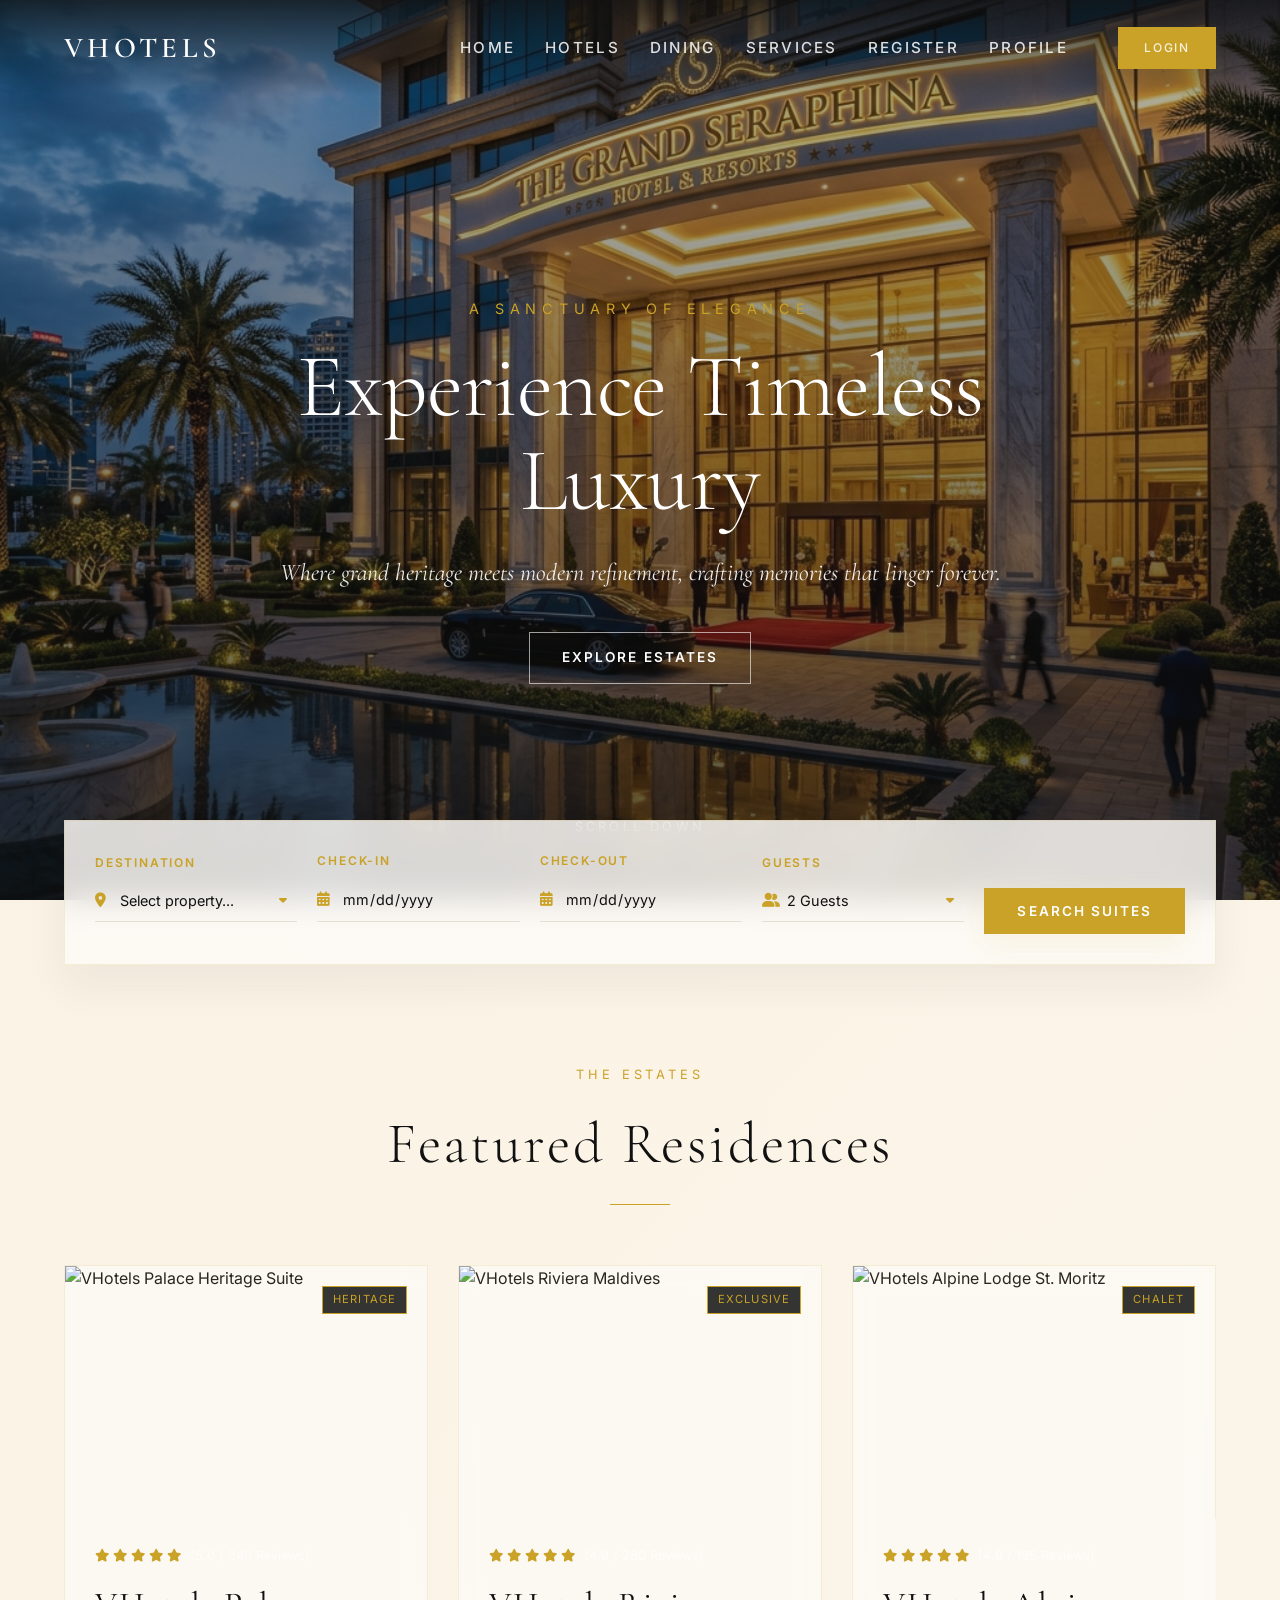
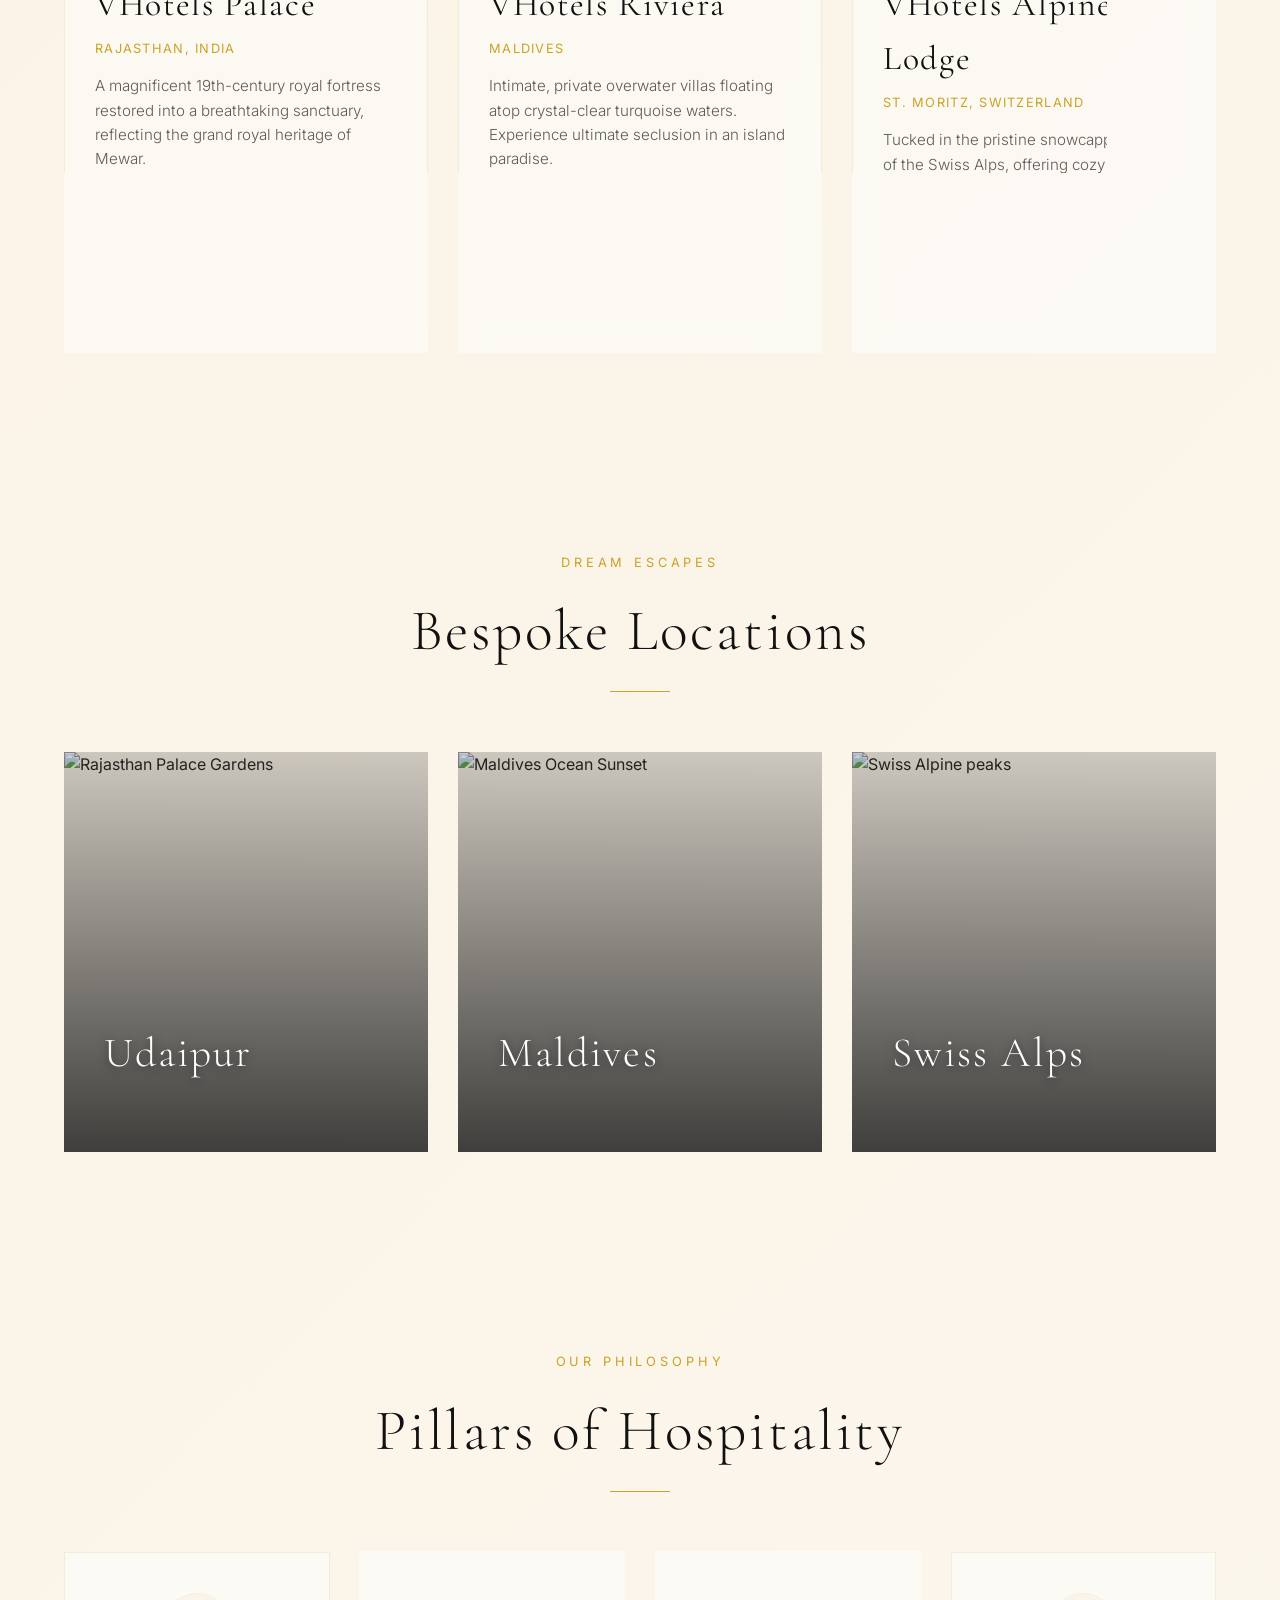
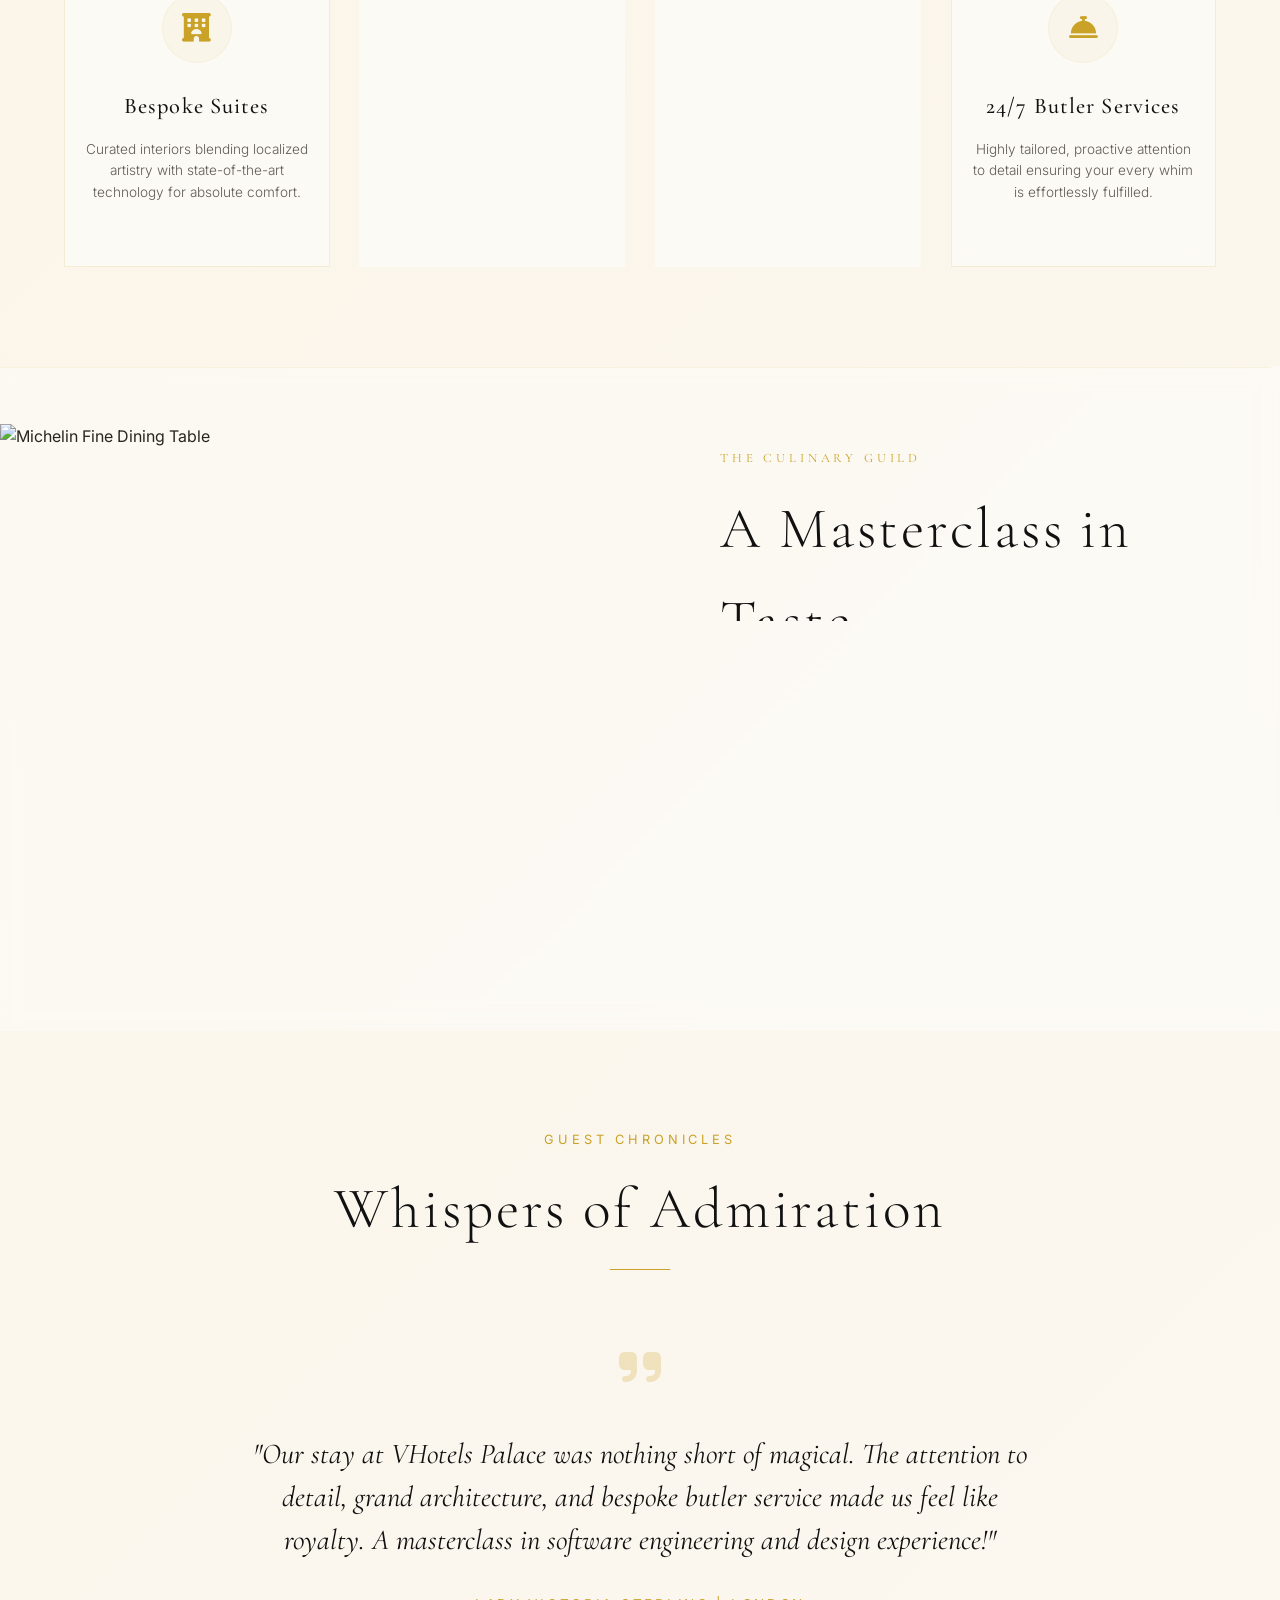
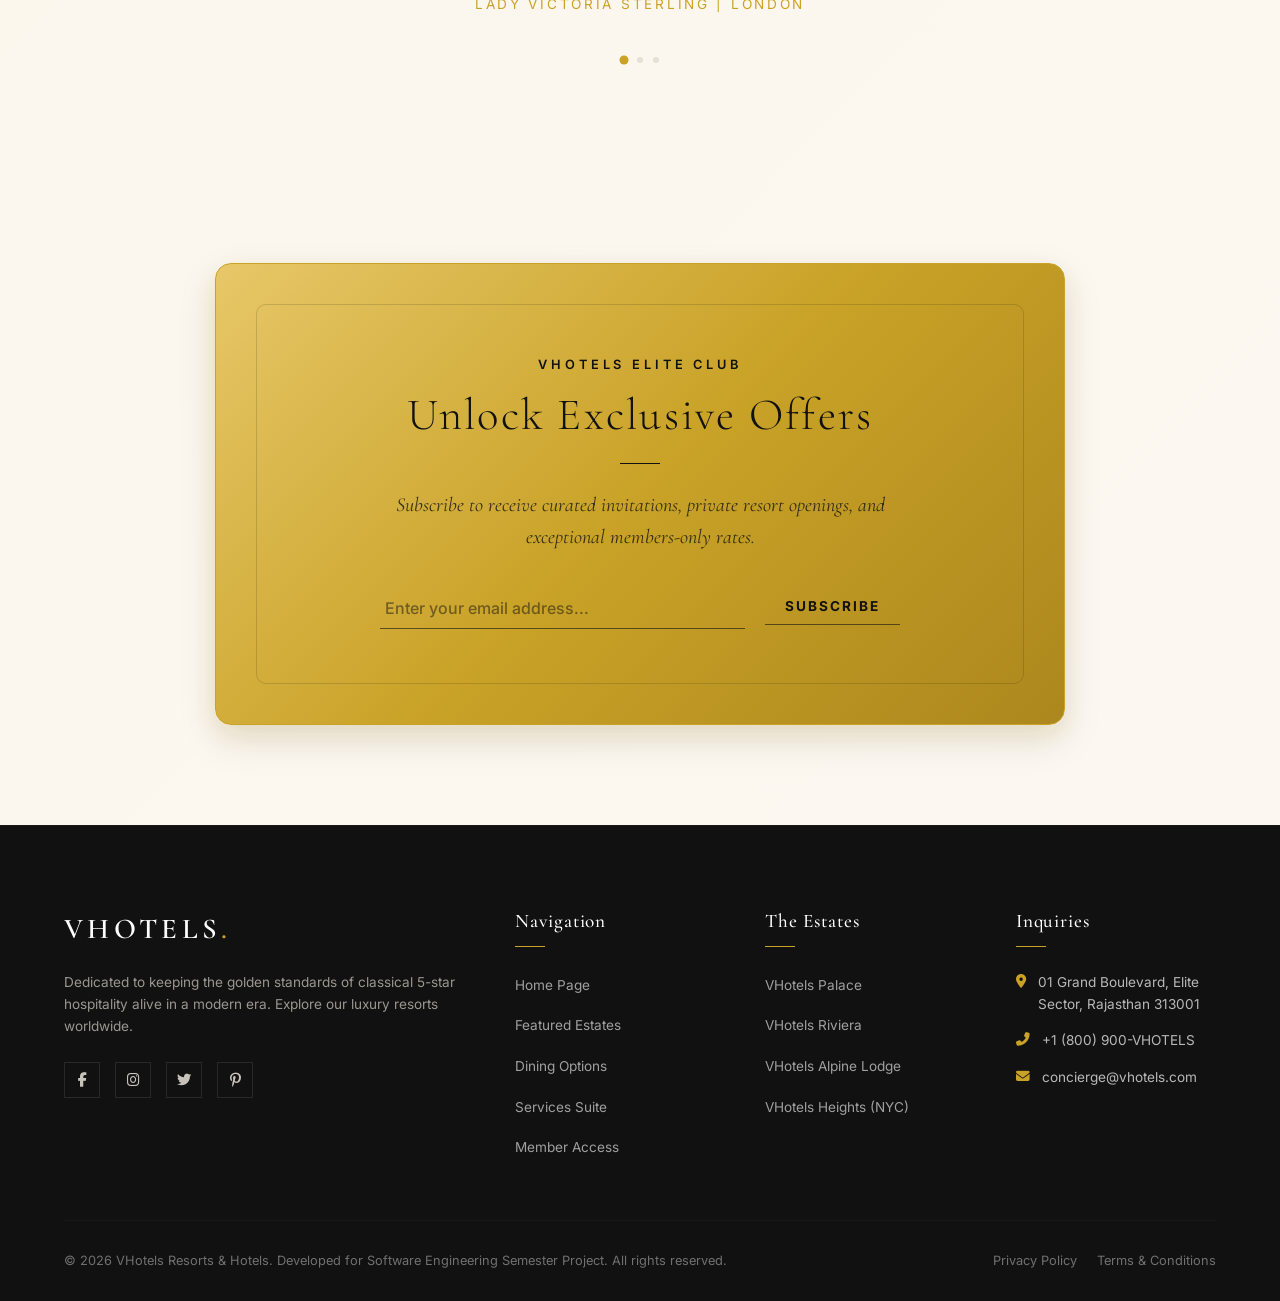
==== index.html @ 4d241c90 "feat: Add premium luxury VHotels website and SRS documentation" ====
<!DOCTYPE html>
<html lang="en">
<head>
  <meta charset="UTF-8">
  <meta name="viewport" content="width=device-width, initial-scale=1.0">
  <meta name="description" content="VHotels - A sanctuary of grace, elegance, and bespoke 5-star hospitality. Book your luxury suite today.">
  <title>VHotels | Experience Timeless Luxury</title>
  
  <link rel="stylesheet" href="https://cdnjs.cloudflare.com/ajax/libs/font-awesome/6.4.0/css/all.min.css">
  <link rel="stylesheet" href="style.css">
</head>
<body>
  <nav class="navbar" id="nav-header">
    <div class="container">
      <a href="index.html" class="logo" id="nav-logo">VHOTELS</a>
      
      <ul class="nav-links" id="menu-links">
        <li><a href="index.html" class="active">Home</a></li>
        <li><a href="#featured-hotels">Hotels</a></li>
        <li><a href="#dining-experience">Dining</a></li>
        <li><a href="#why-choose-us">Services</a></li>
        <li><a href="register.html">Register</a></li>
        <li><a href="profile.html" id="nav-profile-link">Profile</a></li>
        <li class="nav-btn"><a href="login.html" id="nav-login-btn" class="btn-gold" style="padding: 10px 25px; font-size: 0.75rem;">Login</a></li>
      </ul>
      
      <div class="mobile-menu-btn" id="mobile-toggle">
        <span></span>
        <span></span>
        <span></span>
      </div>
    </div>
  </nav>


  <header class="hero" id="hero-banner">
    <div class="hero-bg"></div>
    <div class="hero-content">
      <span class="tagline">A Sanctuary of Elegance</span>
      <h1 class="gold-text">Experience Timeless Luxury</h1>
      <p>Where grand heritage meets modern refinement, crafting memories that linger forever.</p>
      <a href="#featured-hotels" class="btn-outline">Explore Estates</a>
    </div>
    
    <div class="scroll-down" onclick="document.getElementById('booking-search').scrollIntoView();">
      <span>Scroll Down</span>
      <i class="fas fa-chevron-down"></i>
    </div>
  </header>

  <section class="container booking-search-container" id="booking-search">
    <form class="search-bar" id="search-form" novalidate>
      <div class="input-group">
        <label for="destination">Destination</label>
        <div class="input-wrapper">
          <i class="fas fa-map-marker-alt"></i>
          <select id="destination" required>
            <option value="" disabled selected>Select property...</option>
            <option value="Palace, Rajasthan">VHotels Palace (Rajasthan)</option>
            <option value="Riviera, Maldives">VHotels Riviera (Maldives)</option>
            <option value="Alpine Lodge, St. Moritz">VHotels Alpine Lodge (St. Moritz)</option>
          </select>
        </div>
        <span class="error-msg" id="destination-error"></span>
      </div>
      
      <div class="input-group">
        <label for="checkin">Check-in</label>
        <div class="input-wrapper">
          <i class="fas fa-calendar-alt"></i>
          <input type="date" id="checkin" required>
        </div>
        <span class="error-msg" id="checkin-error"></span>
      </div>
      
      <div class="input-group">
        <label for="checkout">Check-out</label>
        <div class="input-wrapper">
          <i class="fas fa-calendar-alt"></i>
          <input type="date" id="checkout" required>
        </div>
        <span class="error-msg" id="checkout-error"></span>
      </div>
      
      <div class="input-group">
        <label for="guests">Guests</label>
        <div class="input-wrapper">
          <i class="fas fa-user-friends"></i>
          <select id="guests">
            <option value="1">1 Guest</option>
            <option value="2" selected>2 Guests</option>
            <option value="3">3 Guests</option>
            <option value="4">4 Guests</option>
          </select>
        </div>
        <span class="error-msg" id="guests-error"></span>
      </div>
      
      <button type="submit" class="btn-gold" id="search-btn" style="width: 100%;">Search Suites</button>
    </form>
  </section>

  <section class="section-padding container fade-in-section" id="featured-hotels">
    <div class="section-header">
      <span class="subtitle">The Estates</span>
      <h2 class="title">Featured Residences</h2>
    </div>
    
    <div class="hotels-grid">
      <!-- Hotel 1 -->
      <div class="hotel-card" id="card-palace">
        <div class="hotel-img-wrapper">
          <img src="https://images.unsplash.com/photo-1542314831-068cd1dbfeeb?q=80&w=800" alt="VHotels Palace Heritage Suite">
          <span class="hotel-badge">Heritage</span>
        </div>
        <div class="hotel-info">
          <div class="hotel-rating">
            <i class="fas fa-star"></i>
            <i class="fas fa-star"></i>
            <i class="fas fa-star"></i>
            <i class="fas fa-star"></i>
            <i class="fas fa-star"></i>
            <span style="color: rgba(255,255,255,0.6); margin-left: 5px;">(5.0 / 340 Reviews)</span>
          </div>
          <div class="hotel-title">
            <h3>VHotels Palace</h3>
            <span style="font-size: 0.8rem; color: var(--color-gold); text-transform: uppercase; letter-spacing: 0.1em; display: block; margin-top: -5px; margin-bottom: 15px;">Rajasthan, India</span>
          </div>
          <p class="hotel-desc">A magnificent 19th-century royal fortress restored into a breathtaking sanctuary, reflecting the grand royal heritage of Mewar.</p>
          <div class="hotel-footer">
            <div class="hotel-price">
              From <span>₹55,000 / night</span>
            </div>
            <a href="login.html" class="hotel-link">Book Suite <i class="fas fa-arrow-right"></i></a>
          </div>
        </div>
      </div>

      <!-- Hotel 2 -->
      <div class="hotel-card" id="card-riviera">
        <div class="hotel-img-wrapper">
          <img src="https://images.unsplash.com/photo-1571896349842-33c89424de2d?q=80&w=800" alt="VHotels Riviera Maldives">
          <span class="hotel-badge">Exclusive</span>
        </div>
        <div class="hotel-info">
          <div class="hotel-rating">
            <i class="fas fa-star"></i>
            <i class="fas fa-star"></i>
            <i class="fas fa-star"></i>
            <i class="fas fa-star"></i>
            <i class="fas fa-star"></i>
            <span style="color: rgba(255,255,255,0.6); margin-left: 5px;">(4.9 / 280 Reviews)</span>
          </div>
          <div class="hotel-title">
            <h3>VHotels Riviera</h3>
            <span style="font-size: 0.8rem; color: var(--color-gold); text-transform: uppercase; letter-spacing: 0.1em; display: block; margin-top: -5px; margin-bottom: 15px;">Maldives</span>
          </div>
          <p class="hotel-desc">Intimate, private overwater villas floating atop crystal-clear turquoise waters. Experience ultimate seclusion in an island paradise.</p>
          <div class="hotel-footer">
            <div class="hotel-price">
              From <span>₹95,000 / night</span>
            </div>
            <a href="login.html" class="hotel-link">Book Suite <i class="fas fa-arrow-right"></i></a>
          </div>
        </div>
      </div>

      <!-- Hotel 3 -->
      <div class="hotel-card" id="card-alpine">
        <div class="hotel-img-wrapper">
          <img src="https://images.unsplash.com/photo-1502784444187-359ac186c5bb?q=80&w=800" alt="VHotels Alpine Lodge St. Moritz">
          <span class="hotel-badge">Chalet</span>
        </div>
        <div class="hotel-info">
          <div class="hotel-rating">
            <i class="fas fa-star"></i>
            <i class="fas fa-star"></i>
            <i class="fas fa-star"></i>
            <i class="fas fa-star"></i>
            <i class="fas fa-star"></i>
            <span style="color: rgba(255,255,255,0.6); margin-left: 5px;">(4.9 / 195 Reviews)</span>
          </div>
          <div class="hotel-title">
            <h3>VHotels Alpine Lodge</h3>
            <span style="font-size: 0.8rem; color: var(--color-gold); text-transform: uppercase; letter-spacing: 0.1em; display: block; margin-top: -5px; margin-bottom: 15px;">St. Moritz, Switzerland</span>
          </div>
          <p class="hotel-desc">Tucked in the pristine snowcapped peaks of the Swiss Alps, offering cozy fireplaces, panoramic views, and direct ski-in ski-out access.</p>
          <div class="hotel-footer">
            <div class="hotel-price">
              From <span>₹75,000 / night</span>
            </div>
            <a href="login.html" class="hotel-link">Book Suite <i class="fas fa-arrow-right"></i></a>
          </div>
        </div>
      </div>
    </div>
  </section>

  <section class="section-padding container fade-in-section" id="popular-destinations">
    <div class="section-header">
      <span class="subtitle">Dream Escapes</span>
      <h2 class="title">Bespoke Locations</h2>
    </div>
    
    <div class="destinations-grid">
      <!-- Destination 1 -->
      <div class="dest-card" id="dest-rajasthan">
        <img src="https://images.unsplash.com/photo-1599661046289-e31897846e41?q=80&w=600" alt="Rajasthan Palace Gardens">
        <div class="dest-overlay">
          <h3>Udaipur</h3>
          <p>Royal Regality</p>
        </div>
      </div>
      <!-- Destination 2 -->
      <div class="dest-card" id="dest-maldives">
        <img src="https://images.unsplash.com/photo-1507525428034-b723cf961d3e?q=80&w=600" alt="Maldives Ocean Sunset">
        <div class="dest-overlay">
          <h3>Maldives</h3>
          <p>Tropical Bliss</p>
        </div>
      </div>
      <!-- Destination 3 -->
      <div class="dest-card" id="dest-alps">
        <img src="https://images.unsplash.com/photo-1482862549707-f63cb32c5fd9?q=80&w=600" alt="Swiss Alpine peaks">
        <div class="dest-overlay">
          <h3>Swiss Alps</h3>
          <p>Sublime Serenity</p>
        </div>
      </div>
    </div>
  </section>

  <section class="section-padding container fade-in-section" id="why-choose-us" style="background-color: transparent;">
    <div class="section-header">
      <span class="subtitle">Our Philosophy</span>
      <h2 class="title">Pillars of Hospitality</h2>
    </div>
    
    <div class="why-grid">
      <!-- Pillar 1 -->
      <div class="why-card" id="pillar-suites">
        <div class="why-icon">
          <i class="fas fa-hotel"></i>
        </div>
        <h3>Bespoke Suites</h3>
        <p>Curated interiors blending localized artistry with state-of-the-art technology for absolute comfort.</p>
      </div>
      <!-- Pillar 2 -->
      <div class="why-card" id="pillar-dining">
        <div class="why-icon">
          <i class="fas fa-utensils"></i>
        </div>
        <h3>Epicurean Dining</h3>
        <p>Gourmet sensory journeys designed by award-winning chefs, showcasing organic and exotic flavors.</p>
      </div>
      <!-- Pillar 3 -->
      <div class="why-card" id="pillar-spa">
        <div class="why-icon">
          <i class="fas fa-spa"></i>
        </div>
        <h3>Soma Spa</h3>
        <p>Holistic wellness pathways combining ancient therapies and modern sciences for full rejuvenation.</p>
      </div>
      <!-- Pillar 4 -->
      <div class="why-card" id="pillar-concierge">
        <div class="why-icon">
          <i class="fas fa-concierge-bell"></i>
        </div>
        <h3>24/7 Butler Services</h3>
        <p>Highly tailored, proactive attention to detail ensuring your every whim is effortlessly fulfilled.</p>
      </div>
    </div>
  </section>

  <section class="dining-section fade-in-section" id="dining-experience">
    <div class="dining-img">
      <img src="https://images.unsplash.com/photo-1414235077428-338989a2e8c0?q=80&w=800" alt="Michelin Fine Dining Table">
    </div>
    <div class="dining-info">
      <span class="gold-text" style="text-transform: uppercase; font-size: 0.8rem; letter-spacing: 0.3em; display: block; margin-bottom: 15px;">The Culinary Guild</span>
      <h2>A Masterclass in Taste</h2>
      <p>Delight in an curated sensory voyage where local culinary traditions are reimagined with contemporary techniques. Our award-winning Michelin-star chefs elevate local organic ingredients into high-art masterworks, accompanied by an exceptional collection of vintage reserves and bespoke table settings.</p>
      <a href="login.html" class="btn-gold">Reserve Table</a>
    </div>
  </section>

  <section class="section-padding text-center testimonials fade-in-section" id="testimonials-section">
    <div class="container">
      <div class="section-header">
        <span class="subtitle">Guest Chronicles</span>
        <h2 class="title">Whispers of Admiration</h2>
      </div>
      
      <div class="testimonial-container" id="carousel-box">
        <!-- Testimonial 1 -->
        <div class="testimonial-slide active" id="slide-1">
          <div class="quote-icon"><i class="fas fa-quote-right"></i></div>
          <p class="testimonial-text">"Our stay at VHotels Palace was nothing short of magical. The attention to detail, grand architecture, and bespoke butler service made us feel like royalty. A masterclass in software engineering and design experience!"</p>
          <span class="testimonial-author">Lady Victoria Sterling | London</span>
        </div>
        <!-- Testimonial 2 -->
        <div class="testimonial-slide" id="slide-2">
          <div class="quote-icon"><i class="fas fa-quote-right"></i></div>
          <p class="testimonial-text">"A perfect oasis of tranquility. VHotels Riviera floating villas offer a perspective of the ocean that is unrivaled. Simply the best hospitality concept of the century."</p>
          <span class="testimonial-author">Marcus Aurelius | Zurich</span>
        </div>
        <!-- Testimonial 3 -->
        <div class="testimonial-slide" id="slide-3">
          <div class="quote-icon"><i class="fas fa-quote-right"></i></div>
          <p class="testimonial-text">"Exquisite fine dining, exceptional powder skiing, and the absolute warmest luxury hospitality in the Swiss Alps. A flawless, premium retreat."</p>
          <span class="testimonial-author">Elena Rostova | Monaco</span>
        </div>
      </div>
      
      <div class="testimonial-dots" id="carousel-dots"></div>
    </div>
  </section>

  <section class="section-padding text-center newsletter fade-in-section" id="newsletter-section">
    <div class="container">
      <div class="newsletter-card" id="news-card">
        <div class="newsletter-inner">
          <div class="section-header" style="margin-bottom: 25px;">
            <span class="subtitle" style="margin-bottom: 5px;">VHotels Elite Club</span>
            <h2 class="title" style="font-size: 2.8rem; padding-bottom: 12px;">Unlock Exclusive Offers</h2>
          </div>
          <p class="newsletter-intro">Subscribe to receive curated invitations, private resort openings, and exceptional members-only rates.</p>
          
          <form class="newsletter-form" id="newsletter-form" novalidate>
            <div class="newsletter-input-wrapper">
              <input type="email" id="newsletter-email" placeholder="Enter your email address..." required autocomplete="email">
              <span class="error-msg" id="newsletter-email-error"></span>
            </div>
            <button type="submit">Subscribe</button>
          </form>
        </div>
      </div>
    </div>
  </section>

  <footer class="footer" id="footer-section">
    <div class="container footer-grid">
      <!-- About -->
      <div class="footer-col footer-about" id="footer-brand">
        <a href="index.html" class="logo">VHOTELS<span>.</span></a>
        <p>Dedicated to keeping the golden standards of classical 5-star hospitality alive in a modern era. Explore our luxury resorts worldwide.</p>
        <div class="social-links">
          <a href="#"><i class="fab fa-facebook-f"></i></a>
          <a href="#"><i class="fab fa-instagram"></i></a>
          <a href="#"><i class="fab fa-twitter"></i></a>
          <a href="#"><i class="fab fa-pinterest-p"></i></a>
        </div>
      </div>
      
      <div class="footer-col" id="footer-links-quick">
        <h4>Navigation</h4>
        <ul class="footer-links">
          <li><a href="#hero-banner">Home Page</a></li>
          <li><a href="#featured-hotels">Featured Estates</a></li>
          <li><a href="#dining-experience">Dining Options</a></li>
          <li><a href="#why-choose-us">Services Suite</a></li>
          <li><a href="login.html">Member Access</a></li>
        </ul>
      </div>

      <div class="footer-col" id="footer-links-estates">
        <h4>The Estates</h4>
        <ul class="footer-links">
          <li><a href="#featured-hotels">VHotels Palace</a></li>
          <li><a href="#featured-hotels">VHotels Riviera</a></li>
          <li><a href="#featured-hotels">VHotels Alpine Lodge</a></li>
          <li><a href="#">VHotels Heights (NYC)</a></li>
        </ul>
      </div>

      <div class="footer-col" id="footer-links-contact">
        <h4>Inquiries</h4>
        <div class="footer-contact-info">
          <div>
            <i class="fas fa-map-marker-alt"></i>
            <span>01 Grand Boulevard, Elite Sector, Rajasthan 313001</span>
          </div>
          <div>
            <i class="fas fa-phone-alt"></i>
            <span>+1 (800) 900-VHOTELS</span>
          </div>
          <div>
            <i class="fas fa-envelope"></i>
            <span>concierge@vhotels.com</span>
          </div>
        </div>
      </div>
    </div>
    
    <div class="container footer-bottom">
      <p>&copy; 2026 VHotels Resorts & Hotels. Developed for Software Engineering Semester Project. All rights reserved.</p>
      <div style="display: flex; gap: 20px;">
        <a href="#" style="hover: color: var(--color-gold);">Privacy Policy</a>
        <a href="#" style="hover: color: var(--color-gold);">Terms & Conditions</a>
      </div>
    </div>
  </footer>

  <script src="script.js"></script>
</body>
</html>
---- style.css ----
@import url('https://fonts.googleapis.com/css2?family=Cormorant+Garamond:ital,wght@0,300;0,400;0,500;0,600;0,700;1,400&family=Inter:wght@300;400;500;600;700&display=swap');

:root {
  --color-black: #ffffff; /* Light page background */
  --color-dark-gray: #fdfbf7; /* Elegant off-white/beige container bg */
  --color-light-gray: #e6dfd3; /* Soft cream borders */
  --color-gold: #c9a227; /* Signature luxury gold */
  --color-gold-hover: #e5b834;
  --color-gold-light: rgba(201, 162, 39, 0.08);
  --color-beige: #2a2520; /* Dark charcoal text for body */
  --color-beige-dark: #bfae8f; /* Darker border/details */
  --color-white: #111111; /* Dark titles for light theme */
  --color-glass: rgba(255, 255, 255, 0.85); /* Light glassmorphism */
  
  --font-serif: 'Cormorant Garamond', Georgia, serif;
  --font-sans: 'Inter', system-ui, -apple-system, sans-serif;
  
  --transition-smooth: all 0.5s cubic-bezier(0.16, 1, 0.3, 1);
  --transition-fast: all 0.25s ease;
  
  --shadow-gold: 0 10px 30px rgba(201, 162, 39, 0.1);
  --shadow-dark: 0 20px 40px rgba(42, 37, 32, 0.06); /* Soft light shadows */
  --shadow-glass: 0 8px 32px 0 rgba(42, 37, 32, 0.05);
  --border-glass: 1px solid rgba(42, 37, 32, 0.06);
  --border-gold-glass: 1px solid rgba(201, 162, 39, 0.15);
}

/* Base resets & scroll behavior */
* {
  margin: 0;
  padding: 0;
  box-sizing: border-box;
}

html {
  scroll-behavior: smooth;
  font-size: 16px;
  background-color: var(--color-black);
  color: var(--color-beige);
  font-family: var(--font-sans);
}

body {
  overflow-x: hidden;
  line-height: 1.6;
  background: linear-gradient(-45deg, #ffffff, #FAF6F0, #FDFBF7, #FAF2E3); /* Soft ivory, gold, champagne flow */
  background-size: 400% 400%;
  animation: gradientMotion 25s ease infinite; /* Slow breathing motion */
  position: relative;
}

/* Luxury fine-grain paper texture overlay */
body::before {
  content: "";
  position: fixed;
  top: 0;
  left: 0;
  width: 100vw;
  height: 100vh;
  z-index: -2;
  opacity: 0.035; /* extremely subtle noise grain texture */
  pointer-events: none;
  background-image: url("data:image/svg+xml,%3Csvg viewBox='0 0 200 200' xmlns='http://www.w3.org/2000/svg'%3E%3Cfilter id='noiseFilter'%3E%3CfeTurbulence type='fractalNoise' baseFrequency='0.65' numOctaves='3' stitchTiles='stitch'/%3E%3C/filter%3E%3Crect width='100%25' height='100%25' filter='url(%23noiseFilter)'/%3E%3C/svg%3E");
}

h1, h2, h3, h4, h5, h6 {
  font-family: var(--font-serif);
  color: var(--color-white);
  font-weight: 500;
  letter-spacing: 0.05em;
}

a {
  text-decoration: none;
  color: inherit;
  transition: var(--transition-fast);
}

button, input, select {
  font-family: inherit;
  background: none;
  border: none;
  color: inherit;
  outline: none;
}

/* Custom Scrollbar */
::-webkit-scrollbar {
  width: 8px;
}
::-webkit-scrollbar-track {
  background: var(--color-black);
}
::-webkit-scrollbar-thumb {
  background: var(--color-gold);
  border-radius: 4px;
}
::-webkit-scrollbar-thumb:hover {
  background: var(--color-gold-hover);
}

/* Common Layout Utilities */
.container {
  width: 90%;
  max-width: 1200px;
  margin: 0 auto;
}

.section-padding {
  padding: 100px 0;
}

.text-center {
  text-align: center;
}

.gold-text {
  color: var(--color-gold);
  font-family: var(--font-serif);
}

/* Elegant Section Titles */
.section-header {
  margin-bottom: 60px;
  text-align: center;
}

.section-header .subtitle {
  font-family: var(--font-sans);
  text-transform: uppercase;
  font-size: 0.8rem;
  letter-spacing: 0.3em;
  color: var(--color-gold);
  display: block;
  margin-bottom: 12px;
}

.section-header .title {
  font-size: 3.6rem; /* Increased size */
  font-weight: 300; /* Lighter weight for high-end look */
  color: var(--color-white);
  position: relative;
  display: inline-block;
  padding-bottom: 15px;
}

.section-header .title::after {
  content: '';
  position: absolute;
  bottom: 0;
  left: 50%;
  transform: translateX(-50%);
  width: 60px;
  height: 1px;
  background-color: var(--color-gold);
}

/* Animated Button Styles */
.btn-gold {
  display: inline-block;
  background-color: var(--color-gold);
  color: var(--color-black);
  padding: 14px 32px;
  font-size: 0.85rem;
  font-weight: 600;
  text-transform: uppercase;
  letter-spacing: 0.15em;
  border-radius: 0;
  cursor: pointer;
  border: 1px solid var(--color-gold);
  transition: var(--transition-smooth);
  box-shadow: var(--shadow-gold);
}

.btn-gold:hover {
  background-color: transparent;
  color: var(--color-gold);
  box-shadow: 0 0 20px rgba(201, 162, 39, 0.4);
  transform: translateY(-2px);
}

.btn-outline {
  display: inline-block;
  border: 1px solid var(--color-beige-dark);
  color: var(--color-white);
  padding: 14px 32px;
  font-size: 0.85rem;
  font-weight: 600;
  text-transform: uppercase;
  letter-spacing: 0.15em;
  border-radius: 0;
  cursor: pointer;
  transition: var(--transition-smooth);
}

.btn-outline:hover {
  border-color: var(--color-gold);
  color: var(--color-gold);
  transform: translateY(-2px);
}

/* NAVBAR DESIGN */
.navbar {
  position: fixed;
  top: 0;
  left: 0;
  width: 100%;
  z-index: 1000;
  transition: var(--transition-smooth);
  padding: 25px 0;
  background: linear-gradient(to bottom, rgba(17, 17, 17, 0.8) 0%, rgba(17, 17, 17, 0) 100%);
}

.navbar.sticky {
  padding: 15px 0;
  background: var(--color-glass);
  backdrop-filter: blur(15px);
  -webkit-backdrop-filter: blur(15px);
  border-bottom: 1px solid rgba(17, 17, 17, 0.05);
}

.navbar.sticky .logo {
  color: #111111 !important;
}

.navbar.sticky .nav-links a {
  color: rgba(17, 17, 17, 0.8) !important;
}

.navbar.sticky .nav-links a:hover {
  color: var(--color-gold) !important;
}

.navbar.sticky .mobile-menu-btn span {
  background-color: #111111 !important;
}

.navbar .container {
  display: flex;
  justify-content: space-between;
  align-items: center;
}

.logo {
  font-family: var(--font-serif);
  font-size: 1.8rem;
  color: #ffffff !important; /* Always white on dark hero header transparent state */
  font-weight: 600;
  letter-spacing: 0.15em;
  transition: var(--transition-smooth);
}

.logo span {
  color: var(--color-gold) !important;
}

.nav-links {
  display: flex;
  list-style: none;
  gap: 30px;
  align-items: center;
}

.nav-links a {
  font-size: 0.95rem; /* Increased font size for better readability */
  text-transform: uppercase;
  letter-spacing: 0.15em;
  font-weight: 500;
  color: rgba(255, 255, 255, 0.85) !important; /* Always light on dark transparent nav */
  position: relative;
  padding: 8px 0;
}

.nav-links a::after {
  content: '';
  position: absolute;
  bottom: 0;
  left: 0;
  width: 0;
  height: 1px;
  background-color: var(--color-gold);
  transition: var(--transition-smooth);
}

.nav-links a:hover {
  color: var(--color-gold);
}

.nav-links a:hover::after {
  width: 100%;
}

.nav-btn {
  margin-left: 20px;
}

/* Mobile Nav Toggle */
.mobile-menu-btn {
  display: none;
  cursor: pointer;
  flex-direction: column;
  gap: 6px;
}

.mobile-menu-btn span {
  width: 25px;
  height: 2px;
  background-color: var(--color-white);
  transition: var(--transition-fast);
}

/* HERO SLIDER */
.hero {
  position: relative;
  height: 100vh;
  min-height: 600px;
  display: flex;
  justify-content: center;
  align-items: center;
  overflow: hidden;
  z-index: 1; /* Establishes a stacking context so body white background doesn't overlay the absolute .hero-bg */
}

.hero-bg {
  position: absolute;
  top: 0;
  left: 0;
  width: 100%;
  height: 100%;
  background-image: linear-gradient(to bottom, rgba(17, 17, 17, 0.3) 0%, rgba(17, 17, 17, 0.7) 100%), url('assets/hero_luxury.png');
  background-size: cover;
  background-position: center;
  z-index: -1;
  transition: transform 10s ease-out;
}

.hero:hover .hero-bg {
  transform: scale(1.05);
}

.hero-content {
  text-align: center;
  max-width: 800px;
  padding-top: 80px;
  z-index: 10;
}

.hero-content .tagline {
  font-size: 0.9rem;
  letter-spacing: 0.4em;
  text-transform: uppercase;
  color: var(--color-gold);
  margin-bottom: 20px;
  display: inline-block;
  animation: slideUp 1.2s ease forwards;
}

.hero-content h1 {
  font-size: 5.6rem; /* Increased size */
  line-height: 1.05;
  font-weight: 300;
  letter-spacing: -0.01em;
  margin-bottom: 25px;
  color: #ffffff !important;
  animation: slideUp 1.4s ease forwards;
}

.hero-content p {
  font-family: var(--font-serif);
  font-size: 1.5rem;
  font-style: italic;
  color: rgba(255, 255, 255, 0.9) !important;
  margin-bottom: 40px;
  opacity: 0.9;
  animation: slideUp 1.6s ease forwards;
}

.scroll-down {
  color: #ffffff !important;
}

.scroll-down {
  position: absolute;
  bottom: 40px;
  left: 50%;
  transform: translateX(-50%);
  color: var(--color-white);
  font-size: 0.8rem;
  letter-spacing: 0.25em;
  text-transform: uppercase;
  display: flex;
  flex-direction: column;
  align-items: center;
  gap: 10px;
  cursor: pointer;
  z-index: 10;
}

.scroll-down i {
  animation: bounce 2s infinite;
  color: var(--color-gold);
}

/* SEARCH BOOKING SECTION */
.booking-search-container {
  margin-top: -80px;
  position: relative;
  z-index: 100;
}

.search-bar {
  background: rgba(253, 251, 247, 0.85) !important; /* Glassmorphism */
  backdrop-filter: blur(15px);
  -webkit-backdrop-filter: blur(15px);
  border: var(--border-gold-glass);
  box-shadow: var(--shadow-dark);
  padding: 30px;
  display: grid;
  grid-template-columns: repeat(4, 1fr) auto;
  gap: 20px;
  align-items: end;
}

.input-group {
  display: flex;
  flex-direction: column;
  gap: 8px;
  position: relative;
}

.input-group label {
  font-size: 0.75rem;
  text-transform: uppercase;
  letter-spacing: 0.15em;
  color: var(--color-gold);
  font-weight: 600;
}

.input-group .input-wrapper {
  position: relative;
  display: flex;
  align-items: center;
  border-bottom: 1px solid var(--color-light-gray);
  transition: var(--transition-fast);
}

.input-group .input-wrapper i {
  position: absolute;
  left: 0;
  color: var(--color-gold);
  font-size: 0.9rem;
}

.input-group select,
.input-group input {
  width: 100%;
  padding: 12px 10px 12px 25px;
  font-size: 0.9rem;
  color: var(--color-white);
  cursor: pointer;
}

.input-group select option {
  background-color: var(--color-dark-gray);
  color: var(--color-white);
}

.input-group .input-wrapper:hover,
.input-group .input-wrapper:focus-within {
  border-bottom-color: var(--color-gold);
}

/* FEATURED HOTELS SECTION */
.hotels-grid {
  display: grid;
  grid-template-columns: repeat(3, 1fr);
  gap: 30px;
}

.hotel-card {
  background-color: rgba(253, 251, 247, 0.75) !important; /* Glassmorphism */
  backdrop-filter: blur(12px);
  -webkit-backdrop-filter: blur(12px);
  border: 1px solid rgba(201, 162, 39, 0.15) !important;
  overflow: hidden;
  transition: var(--transition-smooth);
  position: relative;
}

.hotel-card:hover {
  transform: translateY(-10px);
  border-color: rgba(201, 162, 39, 0.3);
  box-shadow: var(--shadow-dark);
}

.hotel-img-wrapper {
  height: 250px;
  overflow: hidden;
  position: relative;
}

.hotel-img-wrapper img {
  width: 100%;
  height: 100%;
  object-fit: cover;
  transition: transform 1.2s cubic-bezier(0.16, 1, 0.3, 1);
}

.hotel-card:hover .hotel-img-wrapper img {
  transform: scale(1.08);
}

.hotel-badge {
  position: absolute;
  top: 20px;
  right: 20px;
  background-color: rgba(17, 17, 17, 0.85);
  color: var(--color-gold);
  border: 1px solid var(--color-gold);
  font-size: 0.7rem;
  text-transform: uppercase;
  letter-spacing: 0.1em;
  padding: 4px 10px;
}

.hotel-info {
  padding: 30px;
}

.hotel-rating {
  color: var(--color-gold);
  font-size: 0.8rem;
  margin-bottom: 12px;
}

.hotel-title h3 {
  font-size: 2.1rem; /* Increased size */
  font-weight: 400;
  margin-bottom: 12px;
}

.hotel-desc {
  font-size: 0.95rem;
  color: rgba(42, 37, 32, 0.75) !important; /* Dark on light bg */
  margin-bottom: 20px;
  font-weight: 300;
  line-height: 1.6;
}

.hotel-footer {
  display: flex;
  justify-content: space-between;
  align-items: center;
  border-top: 1px solid rgba(255, 255, 255, 0.05);
  padding-top: 20px;
}

.hotel-price {
  font-size: 0.85rem;
  color: rgba(42, 37, 32, 0.6) !important; /* Dark text */
}

.hotel-price span {
  display: block;
  font-size: 1.3rem;
  color: #111111 !important; /* Dark bold price */
  font-weight: 600;
}

.hotel-link {
  font-size: 0.8rem;
  text-transform: uppercase;
  letter-spacing: 0.1em;
  color: var(--color-gold);
  font-weight: 600;
  display: flex;
  align-items: center;
  gap: 5px;
}

.hotel-link:hover {
  gap: 10px;
}

/* POPULAR DESTINATIONS */
.destinations-grid {
  display: grid;
  grid-template-columns: repeat(3, 1fr);
  gap: 30px;
}

.dest-card {
  height: 400px;
  position: relative;
  overflow: hidden;
  cursor: pointer;
}

.dest-card img {
  width: 100%;
  height: 100%;
  object-fit: cover;
  transition: transform 1.5s cubic-bezier(0.16, 1, 0.3, 1);
}

.dest-overlay {
  position: absolute;
  top: 0;
  left: 0;
  width: 100%;
  height: 100%;
  background: linear-gradient(to bottom, rgba(17, 17, 17, 0.2) 0%, rgba(17, 17, 17, 0.8) 100%);
  display: flex;
  flex-direction: column;
  justify-content: flex-end;
  padding: 40px;
  z-index: 5;
  transition: var(--transition-smooth);
}

.dest-card:hover img {
  transform: scale(1.08);
}

.dest-card:hover .dest-overlay {
  background: linear-gradient(to bottom, rgba(17, 17, 17, 0) 0%, rgba(17, 17, 17, 0.95) 100%);
}

.dest-card h3 {
  font-size: 2.6rem; /* Increased size */
  color: #ffffff !important; /* Explicitly white on dark photo background */
  font-weight: 300;
  margin-bottom: 5px;
  text-shadow: 0 2px 10px rgba(0,0,0,0.5);
}

.dest-card p {
  color: var(--color-gold);
  font-size: 0.8rem;
  text-transform: uppercase;
  letter-spacing: 0.25em;
  transform: translateY(10px);
  opacity: 0;
  transition: var(--transition-smooth);
}

.dest-card:hover p {
  transform: translateY(0);
  opacity: 1;
}

/* WHY CHOOSE US (Luxury Pillars) */
.why-grid {
  display: grid;
  grid-template-columns: repeat(4, 1fr);
  gap: 30px;
}

.why-card {
  text-align: center;
  padding: 40px 20px;
  border: 1px solid rgba(201, 162, 39, 0.15) !important;
  background-color: rgba(253, 251, 247, 0.75) !important; /* Glassmorphism */
  backdrop-filter: blur(12px);
  -webkit-backdrop-filter: blur(12px);
  transition: var(--transition-smooth);
}

.why-card:hover {
  border-color: var(--color-gold);
  transform: translateY(-5px);
}

.why-icon {
  width: 70px;
  height: 70px;
  margin: 0 auto 25px;
  display: flex;
  justify-content: center;
  align-items: center;
  border: 1px solid var(--color-gold-light);
  border-radius: 50%;
  color: var(--color-gold);
  font-size: 1.8rem;
  background-color: rgba(201, 162, 39, 0.05);
  transition: var(--transition-smooth);
}

.why-card:hover .why-icon {
  background-color: var(--color-gold);
  color: var(--color-black);
  transform: rotateY(180deg);
}

.why-card h3 {
  font-size: 1.4rem;
  margin-bottom: 15px;
}

.why-card p {
  font-size: 0.85rem;
  color: rgba(42, 37, 32, 0.75) !important; /* Dark on light bg */
  font-weight: 300;
}

/* DINING HIGHLIGHT */
.dining-section {
  display: grid;
  grid-template-columns: 1fr 1fr;
  align-items: center;
  background-color: rgba(253, 251, 247, 0.7) !important; /* Glassmorphism */
  backdrop-filter: blur(10px);
  -webkit-backdrop-filter: blur(10px);
  border-top: 1px solid rgba(201, 162, 39, 0.1) !important;
}

.dining-img {
  height: 550px;
  overflow: hidden;
}

.dining-img img {
  width: 100%;
  height: 100%;
  object-fit: cover;
}

.dining-info {
  padding: 80px;
}

.dining-info h2 {
  font-size: 3.6rem; /* Increased size */
  font-weight: 300;
  margin-bottom: 25px;
}

.dining-info p {
  font-size: 1.05rem;
  font-weight: 300;
  color: rgba(42, 37, 32, 0.75) !important; /* Dark on light bg */
  margin-bottom: 35px;
  line-height: 1.7;
}

/* TESTIMONIALS CAROUSEL */
.testimonials {
  background: transparent !important; /* Allow animated background gradient to flow through */
}

.testimonial-container {
  max-width: 800px;
  margin: 0 auto;
  min-height: 250px;
  position: relative;
  overflow: hidden;
}

.testimonial-slide {
  position: absolute;
  width: 100%;
  top: 0;
  left: 0;
  opacity: 0;
  transform: scale(0.95);
  transition: all 0.8s ease;
  pointer-events: none;
}

.testimonial-slide.active {
  position: relative;
  opacity: 1;
  transform: scale(1);
  pointer-events: auto;
}

.quote-icon {
  font-size: 3rem;
  color: rgba(201, 162, 39, 0.25);
  margin-bottom: 25px;
}

.testimonial-text {
  font-family: var(--font-serif);
  font-size: 1.8rem;
  font-style: italic;
  line-height: 1.5;
  color: var(--color-white);
  margin-bottom: 30px;
}

.testimonial-author {
  font-size: 0.85rem;
  text-transform: uppercase;
  letter-spacing: 0.2em;
  color: var(--color-gold);
}

.testimonial-dots {
  display: flex;
  justify-content: center;
  gap: 10px;
  margin-top: 40px;
}

.dot {
  width: 6px;
  height: 6px;
  background-color: var(--color-light-gray);
  border-radius: 50%;
  cursor: pointer;
  transition: var(--transition-fast);
}

.dot.active {
  background-color: var(--color-gold);
  transform: scale(1.5);
}

/* NEWSLETTER */
.newsletter {
  background-color: transparent !important;
  border-top: none !important;
  border-bottom: none !important;
}

.newsletter-card {
  max-width: 850px;
  margin: 0 auto;
  background: linear-gradient(135deg, #e7c768 0%, #c9a227 50%, #ac871d 100%); /* Rich metallic gold background */
  border: 1px solid #c9a227;
  border-radius: 16px; /* Elegant rounded corners */
  padding: 40px;
  position: relative;
  box-shadow: 0 15px 40px rgba(42, 37, 32, 0.1), 0 10px 25px rgba(201, 162, 39, 0.15); /* Layered soft shadows */
  transition: var(--transition-smooth);
}

.newsletter-card:hover {
  transform: translateY(-5px);
  box-shadow: 0 25px 50px rgba(42, 37, 32, 0.15), 0 15px 35px rgba(201, 162, 39, 0.25);
  border-color: #e5b834;
}

.newsletter-inner {
  border: 1px solid rgba(17, 17, 17, 0.15); /* Darker border for visibility on gold bg */
  border-radius: 10px; /* Matching rounded corners inside */
  padding: 50px 40px;
}

.newsletter-card .section-header .subtitle {
  color: #111111 !important; /* Dark charcoal text for gold bg */
  font-weight: 600;
}

.newsletter-card .section-header .title {
  color: #111111 !important; /* Dark charcoal title for contrast */
  font-size: 2.8rem;
  padding-bottom: 12px;
}

.newsletter-card .section-header .title::after {
  background-color: #111111 !important; /* Dark line */
  width: 40px;
  height: 1px;
}

.newsletter-intro {
  font-family: var(--font-serif);
  font-style: italic;
  font-size: 1.25rem;
  color: rgba(17, 17, 17, 0.8) !important; /* Dark readable text on gold bg */
  margin-bottom: 35px;
  max-width: 550px;
  margin-left: auto;
  margin-right: auto;
  line-height: 1.6;
}

.newsletter-card .section-header {
  margin-bottom: 20px;
}

.newsletter-card .newsletter-form {
  display: flex;
  max-width: 520px;
  margin: 0 auto;
  align-items: flex-start;
  gap: 20px;
  position: relative;
  border-bottom: none;
}

.newsletter-input-wrapper {
  flex-grow: 1;
  width: 100%;
  position: relative;
}

.newsletter-card .newsletter-form input {
  width: 100%;
  padding: 10px 5px;
  font-size: 1rem;
  font-weight: 500;
  color: #111111 !important;
  background: transparent !important;
  border: none !important;
  border-bottom: 1px solid rgba(17, 17, 17, 0.6) !important;
  border-radius: 0 !important;
  outline: none !important;
  box-shadow: none !important;
  transition: var(--transition-smooth);
}

.newsletter-card .newsletter-form input:focus {
  background: transparent !important;
  border-bottom-color: #111111 !important;
  box-shadow: none !important;
}

.newsletter-card .newsletter-form input:-webkit-autofill,
.newsletter-card .newsletter-form input:-webkit-autofill:hover, 
.newsletter-card .newsletter-form input:-webkit-autofill:focus {
  -webkit-text-fill-color: #111111 !important;
  -webkit-box-shadow: 0 0 0px 1000px transparent inset !important;
  background-color: transparent !important;
  transition: background-color 5000s ease-in-out 0s;
}

.newsletter-card .newsletter-form input::placeholder {
  color: rgba(17, 17, 17, 0.5) !important;
}

.newsletter-input-wrapper .error-msg {
  color: #b00020 !important;
  font-weight: 600;
  font-size: 0.8rem;
  margin-top: 6px;
  text-align: left;
}

.newsletter-card .newsletter-form button {
  padding: 10px 20px;
  color: #111111 !important;
  background: transparent !important;
  border: none !important;
  border-bottom: 1px solid rgba(17, 17, 17, 0.6) !important;
  border-radius: 0 !important;
  font-weight: 700;
  text-transform: uppercase;
  letter-spacing: 0.15em;
  font-size: 0.85rem;
  cursor: pointer;
  transition: var(--transition-fast);
  height: auto !important;
  white-space: nowrap;
}

.newsletter-card .newsletter-form button:hover {
  color: #ffffff !important;
  border-bottom-color: #ffffff !important;
  transform: translateY(-1px);
}

@media screen and (max-width: 768px) {
  .newsletter-card {
    padding: 20px;
  }
  .newsletter-inner {
    padding: 30px 15px;
  }
  .newsletter-intro {
    font-size: 1.1rem;
  }
}

/* FOOTER DESIGN */
.footer {
  background-color: #111111 !important;
  color: rgba(255, 255, 255, 0.7) !important;
  border-top: 1px solid rgba(255, 255, 255, 0.03);
  padding: 80px 0 30px;
}

.footer h4 {
  color: #ffffff !important;
}

.footer-links a {
  color: rgba(255, 255, 255, 0.6) !important;
}

.footer-links a:hover {
  color: var(--color-gold) !important;
}

.footer-contact-info div {
  color: rgba(255, 255, 255, 0.7) !important;
}

.footer-bottom {
  color: rgba(255, 255, 255, 0.4) !important;
}

.footer-grid {
  display: grid;
  grid-template-columns: 2fr repeat(3, 1fr);
  gap: 50px;
  margin-bottom: 60px;
}

.footer-col h4 {
  font-size: 1.2rem;
  margin-bottom: 25px;
  position: relative;
  padding-bottom: 10px;
}

.footer-col h4::after {
  content: '';
  position: absolute;
  bottom: 0;
  left: 0;
  width: 30px;
  height: 1px;
  background-color: var(--color-gold);
}

.footer-about .logo {
  margin-bottom: 20px;
  display: block;
}

.footer-about p {
  font-size: 0.85rem;
  color: rgba(245, 240, 230, 0.6);
  margin-bottom: 25px;
}

.social-links {
  display: flex;
  gap: 15px;
}

.social-links a {
  width: 36px;
  height: 36px;
  border: 1px solid rgba(255, 255, 255, 0.1);
  display: flex;
  justify-content: center;
  align-items: center;
  color: rgba(245, 240, 230, 0.8);
  font-size: 0.9rem;
  transition: var(--transition-smooth);
}

.social-links a:hover {
  border-color: var(--color-gold);
  color: var(--color-gold);
  background-color: rgba(201, 162, 39, 0.05);
}

.footer-links {
  list-style: none;
  display: flex;
  flex-direction: column;
  gap: 15px;
}

.footer-links a {
  font-size: 0.85rem;
  color: rgba(245, 240, 230, 0.7);
}

.footer-links a:hover {
  color: var(--color-gold);
  padding-left: 5px;
}

.footer-contact-info {
  display: flex;
  flex-direction: column;
  gap: 15px;
  font-size: 0.85rem;
  color: rgba(245, 240, 230, 0.7);
}

.footer-contact-info div {
  display: flex;
  align-items: flex-start;
  gap: 12px;
}

.footer-contact-info i {
  color: var(--color-gold);
  margin-top: 3px;
}

.footer-bottom {
  border-top: 1px solid rgba(255, 255, 255, 0.03);
  padding-top: 30px;
  display: flex;
  justify-content: space-between;
  align-items: center;
  font-size: 0.8rem;
  color: rgba(245, 240, 230, 0.5);
}

/* LOGIN PAGE UNIQUE DESIGN */
.login-body {
  height: 100vh;
  display: flex;
  justify-content: center;
  align-items: center;
  background-image: linear-gradient(135deg, rgba(17, 17, 17, 0.6) 0%, rgba(17, 17, 17, 0.8) 100%), url('https://images.unsplash.com/photo-1566073771259-6a8506099945?q=80&w=1200') !important;
  background-size: cover !important;
  background-position: center !important;
  background-attachment: fixed !important;
  animation: none !important; /* Disable animated gradient on login */
  overflow: hidden;
}

.login-card {
  width: 90%;
  max-width: 480px;
  background: rgba(255, 255, 255, 0.88) !important;
  border: var(--border-gold-glass);
  box-shadow: var(--shadow-dark);
  padding: 50px;
  position: relative;
  z-index: 10;
  backdrop-filter: blur(25px);
  -webkit-backdrop-filter: blur(25px);
  animation: cardFadeIn 1s cubic-bezier(0.16, 1, 0.3, 1) forwards;
}

.login-card h2 {
  color: #111111 !important;
}

.login-card p {
  color: var(--color-gold) !important;
}

.login-card .form-group input {
  color: #111111 !important;
  border-bottom: 1px solid rgba(17, 17, 17, 0.15) !important;
}

.login-card .form-group label {
  color: rgba(17, 17, 17, 0.5) !important;
}

.login-card .form-group input:focus ~ label,
.login-card .form-group input:not(:placeholder-shown) ~ label {
  color: var(--color-gold) !important;
}

.login-card .toggle-password {
  color: rgba(17, 17, 17, 0.5) !important;
}

.login-card .forgot-password {
  color: rgba(17, 17, 17, 0.6) !important;
}

.login-card .forgot-password:hover {
  color: var(--color-gold) !important;
}

.login-card .remember-me {
  color: rgba(17, 17, 17, 0.7) !important;
}

.login-card .checkbox-custom {
  border: 1px solid rgba(17, 17, 17, 0.3) !important;
}

.login-card .login-footer {
  color: rgba(17, 17, 17, 0.6) !important;
}

.login-card .login-copyright {
  color: rgba(17, 17, 17, 0.4) !important;
}

.login-card .btn-outline {
  border-color: rgba(17, 17, 17, 0.3) !important;
  color: #111111 !important;
}

.login-card .btn-outline:hover {
  border-color: var(--color-gold) !important;
  color: var(--color-gold) !important;
}

.login-header {
  text-align: center;
  margin-bottom: 40px;
}

.login-logo {
  font-family: var(--font-serif);
  font-size: 2.2rem;
  color: var(--color-white);
  font-weight: 500;
  letter-spacing: 0.15em;
  margin-bottom: 10px;
}

.login-logo span {
  color: var(--color-gold);
}

.login-header p {
  font-size: 0.85rem;
  text-transform: uppercase;
  letter-spacing: 0.2em;
  color: var(--color-gold);
  margin-bottom: 20px;
}

.login-header h2 {
  font-size: 2.2rem;
  font-weight: 300;
}

.login-form {
  display: flex;
  flex-direction: column;
  gap: 30px;
}

/* Floating Label Inputs */
.form-group {
  position: relative;
  display: flex;
  flex-direction: column;
}

.form-group .input-wrapper {
  position: relative;
  display: flex;
  align-items: center;
}

.form-group input {
  width: 100%;
  padding: 12px 30px 12px 0;
  font-size: 0.95rem;
  color: var(--color-white);
  border-bottom: 1px solid rgba(255, 255, 255, 0.15);
  transition: var(--transition-smooth);
  background: transparent;
}

.form-group select {
  width: 100%;
  padding: 12px 30px 12px 5px;
  font-size: 0.95rem;
  font-weight: 500;
  color: var(--color-white);
  border: none;
  border-bottom: 1px solid rgba(255, 255, 255, 0.25);
  background: transparent;
  transition: var(--transition-smooth);
  cursor: pointer;
  height: 48px;
}

.form-group select:focus {
  border-bottom-color: var(--color-gold);
  outline: none;
}

.form-group select option {
  background-color: #ffffff;
  color: #111111;
  font-size: 0.95rem;
  padding: 12px;
}

.form-group label {
  position: absolute;
  left: 0;
  bottom: 12px;
  font-size: 0.95rem;
  color: rgba(255, 255, 255, 0.5);
  pointer-events: none;
  transition: var(--transition-smooth);
}

.form-group input:focus,
.form-group input:not(:placeholder-shown),
.form-group textarea:focus,
.form-group textarea:not(:placeholder-shown) {
  border-bottom-color: var(--color-gold);
}

.form-group input:focus ~ label,
.form-group input:not(:placeholder-shown) ~ label,
.form-group textarea:focus ~ label,
.form-group textarea:not(:placeholder-shown) ~ label {
  transform: translateY(-26px);
  font-size: 0.75rem;
  color: var(--color-gold);
  letter-spacing: 0.08em;
}

.toggle-password {
  position: absolute;
  right: 0;
  color: rgba(255, 255, 255, 0.5);
  cursor: pointer;
  font-size: 0.9rem;
  transition: var(--transition-fast);
  padding: 12px 0;
}

.toggle-password:hover {
  color: var(--color-gold);
}

/* Form controls */
.form-options {
  display: flex;
  justify-content: space-between;
  align-items: center;
  font-size: 0.8rem;
}

.remember-me {
  display: flex;
  align-items: center;
  gap: 8px;
  cursor: pointer;
  user-select: none;
}

.remember-me input {
  display: none;
}

.checkbox-custom {
  width: 16px;
  height: 16px;
  border: 1px solid rgba(255, 255, 255, 0.3);
  display: inline-block;
  position: relative;
  transition: var(--transition-fast);
}

.remember-me input:checked + .checkbox-custom {
  border-color: var(--color-gold);
  background-color: var(--color-gold-light);
}

.remember-me input:checked + .checkbox-custom::after {
  content: '\f00c';
  font-family: 'Font Awesome 5 Free';
  font-weight: 900;
  font-size: 0.65rem;
  color: var(--color-gold);
  position: absolute;
  top: 50%;
  left: 50%;
  transform: translate(-50%, -50%);
}

.forgot-password {
  color: rgba(255, 255, 255, 0.6);
}

.forgot-password:hover {
  color: var(--color-gold);
}

.login-actions {
  display: flex;
  flex-direction: column;
  gap: 15px;
  margin-top: 10px;
}

.login-actions button {
  width: 100%;
}

.login-footer {
  text-align: center;
  margin-top: 35px;
  font-size: 0.85rem;
  color: rgba(255, 255, 255, 0.6);
}

.login-footer a {
  color: var(--color-gold);
  font-weight: 500;
}

.login-footer a:hover {
  text-decoration: underline;
}

.login-copyright {
  text-align: center;
  font-size: 0.75rem;
  color: rgba(255, 255, 255, 0.35);
  margin-top: 30px;
  letter-spacing: 0.05em;
}

/* Back link to Home */
.back-to-home {
  position: absolute;
  top: 40px;
  left: 40px;
  font-size: 0.85rem;
  text-transform: uppercase;
  letter-spacing: 0.15em;
  color: #ffffff !important; /* Explicitly white on dark bg */
  display: flex;
  align-items: center;
  gap: 8px;
  z-index: 10;
}

.back-to-home:hover {
  color: var(--color-gold) !important;
}

/* ANIMATIONS & EFFECTS */
.fade-in-section {
  opacity: 0;
  transform: translateY(30px);
  transition: opacity 0.8s ease-out, transform 0.8s ease-out;
}

.fade-in-section.is-visible {
  opacity: 1;
  transform: translateY(0);
}

@keyframes slideUp {
  from {
    opacity: 0;
    transform: translateY(40px);
  }
  to {
    opacity: 1;
    transform: translateY(0);
  }
}

@keyframes bounce {
  0%, 20%, 50%, 80%, 100% {
    transform: translateY(0);
  }
  40% {
    transform: translateY(-8px);
  }
  60% {
    transform: translateY(-4px);
  }
}

@keyframes cardFadeIn {
  from {
    opacity: 0;
    transform: translateY(50px) scale(0.98);
  }
  to {
    opacity: 1;
    transform: translateY(0) scale(1);
  }
}

/* RESPONSIVENESS DESIGN */
@media screen and (max-width: 1024px) {
  h1, .hero-content h1 {
    font-size: 4rem;
  }
  
  .booking-search-container {
    margin-top: -50px;
  }
  
  .search-bar {
    grid-template-columns: repeat(2, 1fr);
    gap: 25px;
  }
  
  .search-bar button {
    grid-column: span 2;
    width: 100%;
  }
  
  .hotels-grid,
  .destinations-grid {
    grid-template-columns: repeat(2, 1fr);
  }
  
  .why-grid {
    grid-template-columns: repeat(2, 1fr);
  }
  
  .dining-section {
    grid-template-columns: 1fr;
  }
  
  .dining-img {
    height: 400px;
  }
  
  .dining-info {
    padding: 50px 30px;
  }
  
  .footer-grid {
    grid-template-columns: repeat(2, 1fr);
  }
}

@media screen and (max-width: 768px) {
  .section-padding {
    padding: 70px 0;
  }
  
  .section-header .title {
    font-size: 2.2rem;
  }
  
  /* Mobile navbar hamburger */
  .mobile-menu-btn {
    display: flex;
  }
  
  .nav-links {
    position: fixed;
    top: 0;
    right: -100%;
    width: 300px;
    height: 100vh;
    background-color: var(--color-black);
    border-left: 1px solid rgba(255, 255, 255, 0.05);
    flex-direction: column;
    justify-content: center;
    align-items: center;
    gap: 40px;
    transition: var(--transition-smooth);
    padding: 50px;
    z-index: 999;
  }
  
  .nav-links.active {
    right: 0;
  }
  
  .nav-btn {
    margin-left: 0;
  }
  
  .hero-content h1 {
    font-size: 3rem;
  }
  
  .hero-content p {
    font-size: 1.2rem;
  }
  
  .hotels-grid,
  .destinations-grid,
  .why-grid {
    grid-template-columns: 1fr;
  }
  
  .footer-grid {
    grid-template-columns: 1fr;
    gap: 30px;
  }
  
  .footer-bottom {
    flex-direction: column;
    gap: 15px;
    text-align: center;
  }
  
  .login-card {
    padding: 35px 25px;
  }
  
  .login-logo {
    font-size: 1.8rem;
  }
  
  .login-header h2 {
    font-size: 1.8rem;
  }
}

@media screen and (max-width: 480px) {
  .search-bar {
    grid-template-columns: 1fr;
    padding: 20px;
  }
  
  .search-bar button {
    grid-column: span 1;
  }
  
  .hero-content h1 {
    font-size: 2.4rem;
  }
}

/* Remove default browser arrow / calendar icons for premium luxury aesthetics */
select {
  -webkit-appearance: none;
  -moz-appearance: none;
  appearance: none;
}

/* Custom select arrow */
.input-wrapper {
  position: relative;
}

.input-wrapper:has(select)::after {
  content: '\f0d7';
  font-family: 'Font Awesome 6 Free';
  font-weight: 900;
  position: absolute;
  right: 10px;
  color: var(--color-gold);
  pointer-events: none;
  font-size: 0.8rem;
  transition: var(--transition-fast);
}

.input-wrapper:hover:has(select)::after {
  transform: translateY(2px);
}

/* Hide native calendar icon visually but make clicking anywhere in the input trigger the date picker */
.input-group .input-wrapper input[type="date"] {
  position: relative;
  cursor: pointer;
}

.input-group .input-wrapper input[type="date"]::-webkit-calendar-picker-indicator {
  position: absolute;
  top: 0;
  left: 0;
  width: 100%;
  height: 100%;
  margin: 0;
  padding: 0;
  opacity: 0;
  cursor: pointer;
}

input[type="date"]::-webkit-calendar-picker-indicator:hover {
  opacity: 0.8;
}

/* Remove default browser styling for select elements */
.search-bar select {
  padding-right: 25px !important;
}

/* Shifting gradient motion animation keyframes */
@keyframes gradientMotion {
  0% {
    background-position: 0% 50%;
  }
  50% {
    background-position: 100% 50%;
  }
  100% {
    background-position: 0% 50%;
  }
}

/* Hero section specific button style overrides for high contrast readability */
.hero-content .btn-outline {
  color: #ffffff !important;
  border-color: rgba(255, 255, 255, 0.6) !important;
  background-color: transparent !important;
}

.hero-content .btn-outline:hover {
  color: var(--color-gold) !important;
  border-color: var(--color-gold) !important;
  background-color: rgba(255, 255, 255, 0.04) !important;
  transform: translateY(-2px);
}

/* ==========================================================================
   Form Validation & Visual Feedback Styles
   ========================================================================== */
.error-msg {
  display: block;
  font-size: 0.78rem;
  color: #e74c3c;
  margin-top: 4px;
  font-weight: 500;
  letter-spacing: 0.02em;
  opacity: 0;
  max-height: 0;
  overflow: hidden;
  transition: all 0.3s cubic-bezier(0.16, 1, 0.3, 1);
  text-align: left;
}

.error-msg.visible {
  opacity: 1;
  max-height: 50px;
  margin-top: 6px;
}

.newsletter-input-wrapper {
  position: relative;
  width: 100%;
  text-align: left;
}

.newsletter-input-wrapper .error-msg {
  margin-top: 4px;
  color: #ff6b6b;
}

.input-wrapper.is-invalid,
input.is-invalid,
select.is-invalid {
  border-color: #e74c3c !important;
  box-shadow: 0 0 0 2px rgba(231, 76, 60, 0.25) !important;
  animation: shakeError 0.35s cubic-bezier(0.36, 0.07, 0.19, 0.97) both;
}

.input-wrapper.is-valid,
input.is-valid,
select.is-valid {
  border-color: var(--color-gold) !important;
}

@keyframes shakeError {
  10%, 90% { transform: translate3d(-1px, 0, 0); }
  20%, 80% { transform: translate3d(2px, 0, 0); }
  30%, 50%, 70% { transform: translate3d(-3px, 0, 0); }
  40%, 60% { transform: translate3d(3px, 0, 0); }
}

/* ==========================================================================
   Registration & Member Profile Card Styles
   ========================================================================== */
.reg-card {
  max-width: 580px !important;
  padding: 40px 45px !important;
}

.form-row {
  display: grid;
  grid-template-columns: 1fr 1fr;
  gap: 15px;
}

@media (max-width: 576px) {
  .form-row {
    grid-template-columns: 1fr;
    gap: 0;
  }
}

.input-wrapper-textarea {
  height: auto !important;
  padding: 10px 15px;
  position: relative;
}

.input-wrapper-textarea label {
  top: 14px;
  bottom: auto;
}

.input-wrapper-textarea textarea {
  width: 100%;
  resize: vertical;
  min-height: 50px;
  background: transparent;
  border: none;
  color: var(--color-white);
  font-family: inherit;
  font-size: 0.95rem;
  outline: none;
  padding-top: 12px;
}

.input-wrapper-textarea textarea:focus ~ label,
.input-wrapper-textarea textarea:not(:placeholder-shown) ~ label {
  transform: translateY(-26px);
  font-size: 0.75rem;
  color: var(--color-gold);
  letter-spacing: 0.08em;
}

.profile-card {
  background: var(--color-dark-gray);
  border: var(--border-gold-glass);
  border-radius: 16px;
  padding: 40px;
  box-shadow: var(--shadow-dark);
}

.profile-header {
  display: flex;
  align-items: center;
  gap: 25px;
  padding-bottom: 30px;
  border-bottom: 1px solid var(--color-light-gray);
  margin-bottom: 35px;
}

.profile-avatar {
  font-size: 4.5rem;
  color: var(--color-gold);
}

.profile-title-group h1 {
  font-size: 2.2rem;
  margin-top: 5px;
  margin-bottom: 2px;
}

.profile-title-group p {
  color: rgba(42, 37, 32, 0.6);
  font-size: 0.95rem;
}

.badge-gold {
  display: inline-block;
  background: var(--color-gold-light);
  color: var(--color-gold);
  border: 1px solid rgba(201, 162, 39, 0.3);
  padding: 4px 12px;
  border-radius: 20px;
  font-size: 0.75rem;
  font-weight: 600;
  text-transform: uppercase;
  letter-spacing: 0.08em;
}

.profile-grid {
  display: grid;
  grid-template-columns: 1fr 1fr;
  gap: 35px;
}

.profile-single-column {
  max-width: 780px;
  margin: 0 auto;
}

@media (max-width: 768px) {
  .profile-grid {
    grid-template-columns: 1fr;
  }
}

.profile-box {
  background: #ffffff;
  border-radius: 12px;
  padding: 25px;
  border: 1px solid var(--color-light-gray);
  box-shadow: var(--shadow-glass);
}

.profile-box h3 {
  font-size: 1.25rem;
  margin-bottom: 20px;
  color: var(--color-white);
  display: flex;
  align-items: center;
  gap: 10px;
}

.profile-box h3 i {
  color: var(--color-gold);
}

.profile-info-list {
  display: flex;
  flex-direction: column;
  gap: 12px;
}

.profile-info-item {
  display: flex;
  justify-content: space-between;
  padding-bottom: 10px;
  border-bottom: 1px dashed #eee;
  font-size: 0.9rem;
}

.profile-info-item .label {
  font-weight: 600;
  color: rgba(42, 37, 32, 0.7);
}

.profile-info-item .value {
  color: var(--color-white);
  font-weight: 500;
  text-align: right;
}

.stats-grid {
  display: grid;
  grid-template-columns: 1fr 1fr;
  gap: 15px;
}

.stat-card {
  background: var(--color-dark-gray);
  border: 1px solid var(--color-light-gray);
  border-radius: 8px;
  padding: 15px;
  text-align: center;
}

.stat-num {
  display: block;
  font-size: 1.3rem;
  font-weight: 700;
  color: var(--color-gold);
}

.stat-label {
  font-size: 0.75rem;
  color: rgba(42, 37, 32, 0.6);
  text-transform: uppercase;
  letter-spacing: 0.05em;
}

/* ==========================================================================
   Edit Profile Modal Popup Styles
   ========================================================================== */
.modal-overlay {
  position: fixed;
  top: 0;
  left: 0;
  width: 100vw;
  height: 100vh;
  background: rgba(0, 0, 0, 0.65);
  backdrop-filter: blur(5px);
  z-index: 1000;
  display: flex;
  align-items: center;
  justify-content: center;
  padding: 20px;
  opacity: 0;
  pointer-events: none;
  transition: opacity 0.3s ease;
}

.modal-overlay.active {
  opacity: 1;
  pointer-events: auto;
}

.modal-card {
  background: var(--color-dark-gray);
  border-radius: 16px;
  max-width: 560px;
  width: 100%;
  padding: 30px 35px;
  box-shadow: 0 20px 50px rgba(0, 0, 0, 0.3);
  border: 1px solid var(--color-beige-dark);
  transform: translateY(20px);
  transition: transform 0.3s cubic-bezier(0.16, 1, 0.3, 1);
}

.modal-overlay.active .modal-card {
  transform: translateY(0);
}

.modal-header {
  display: flex;
  justify-content: space-between;
  align-items: center;
  margin-bottom: 25px;
  padding-bottom: 15px;
  border-bottom: 1px solid var(--color-light-gray);
}

.modal-header h2 {
  font-size: 1.5rem;
  color: var(--color-white);
  display: flex;
  align-items: center;
  gap: 10px;
}

.modal-close {
  background: none;
  border: none;
  font-size: 1.8rem;
  color: #888;
  cursor: pointer;
  line-height: 1;
  transition: color 0.2s;
}

.modal-close:hover {
  color: #e74c3c;
}

.modal-actions {
  display: flex;
  justify-content: flex-end;
  gap: 15px;
  margin-top: 25px;
}
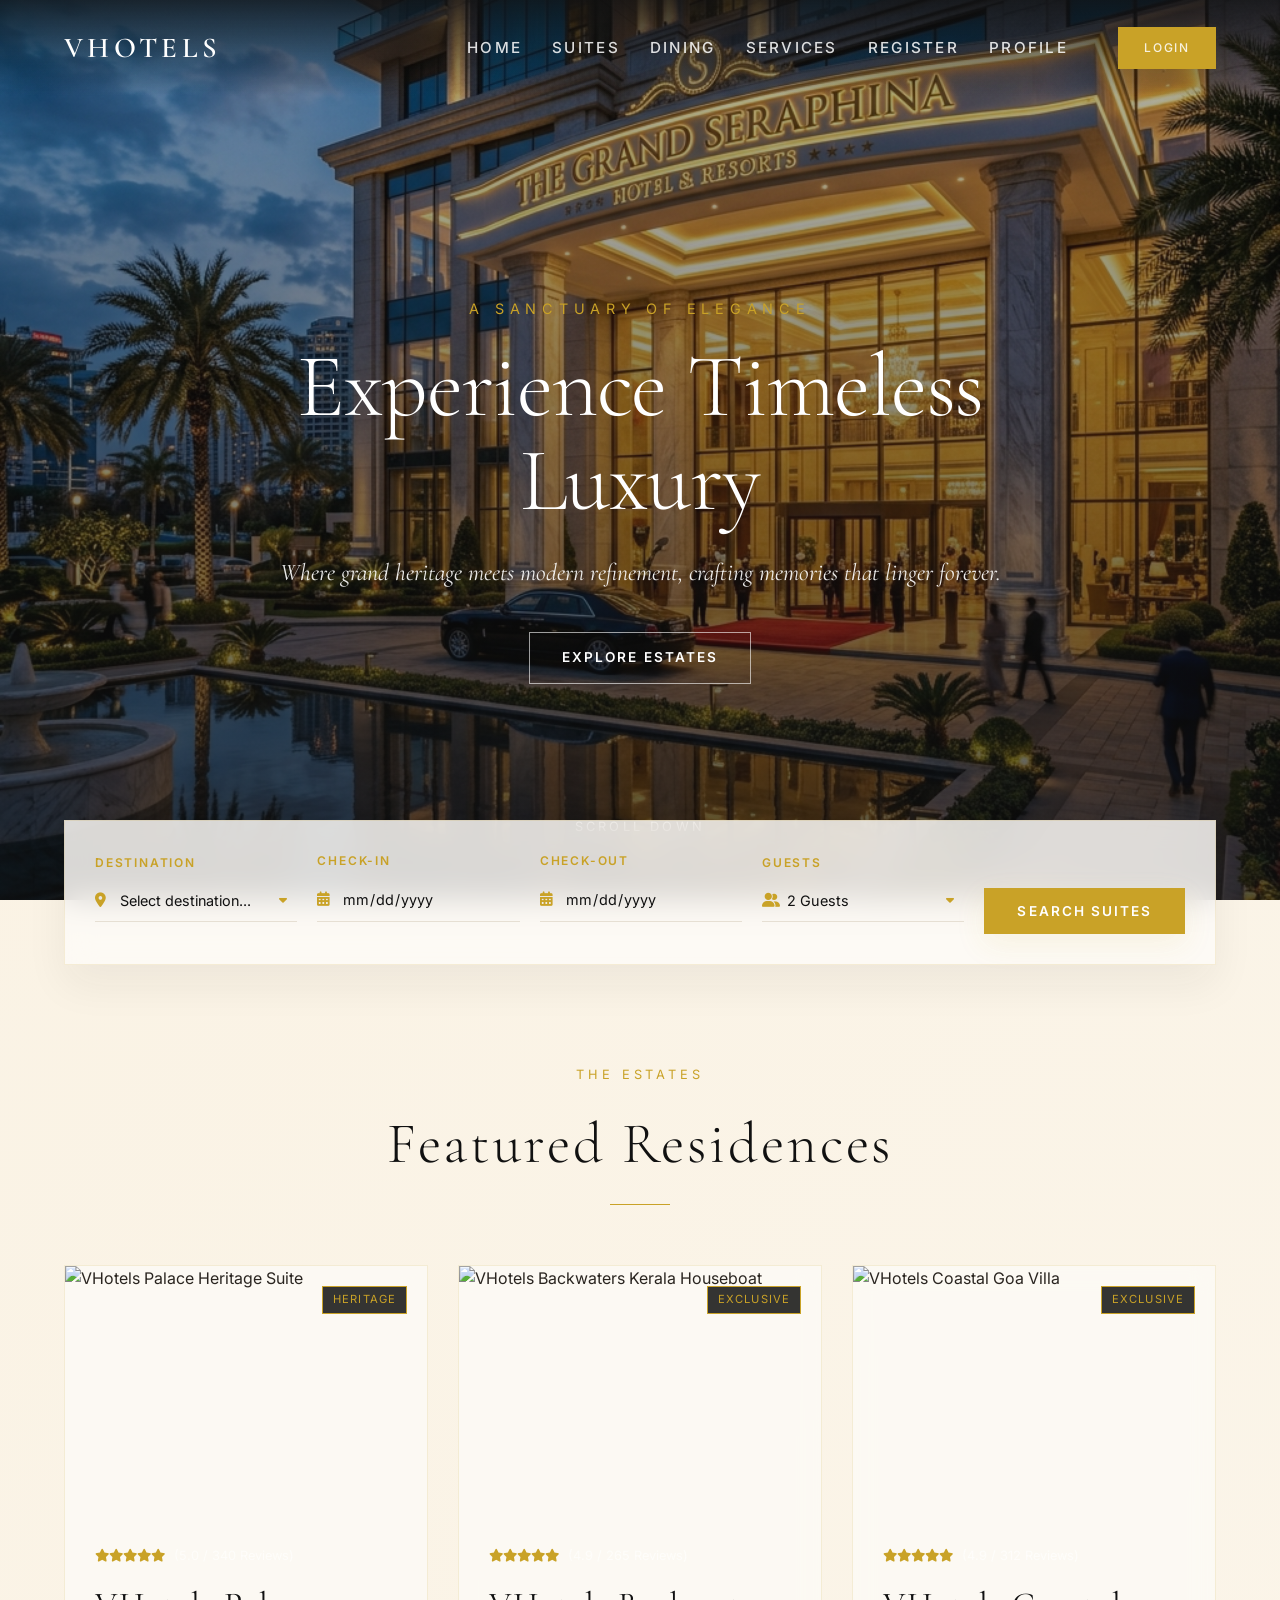
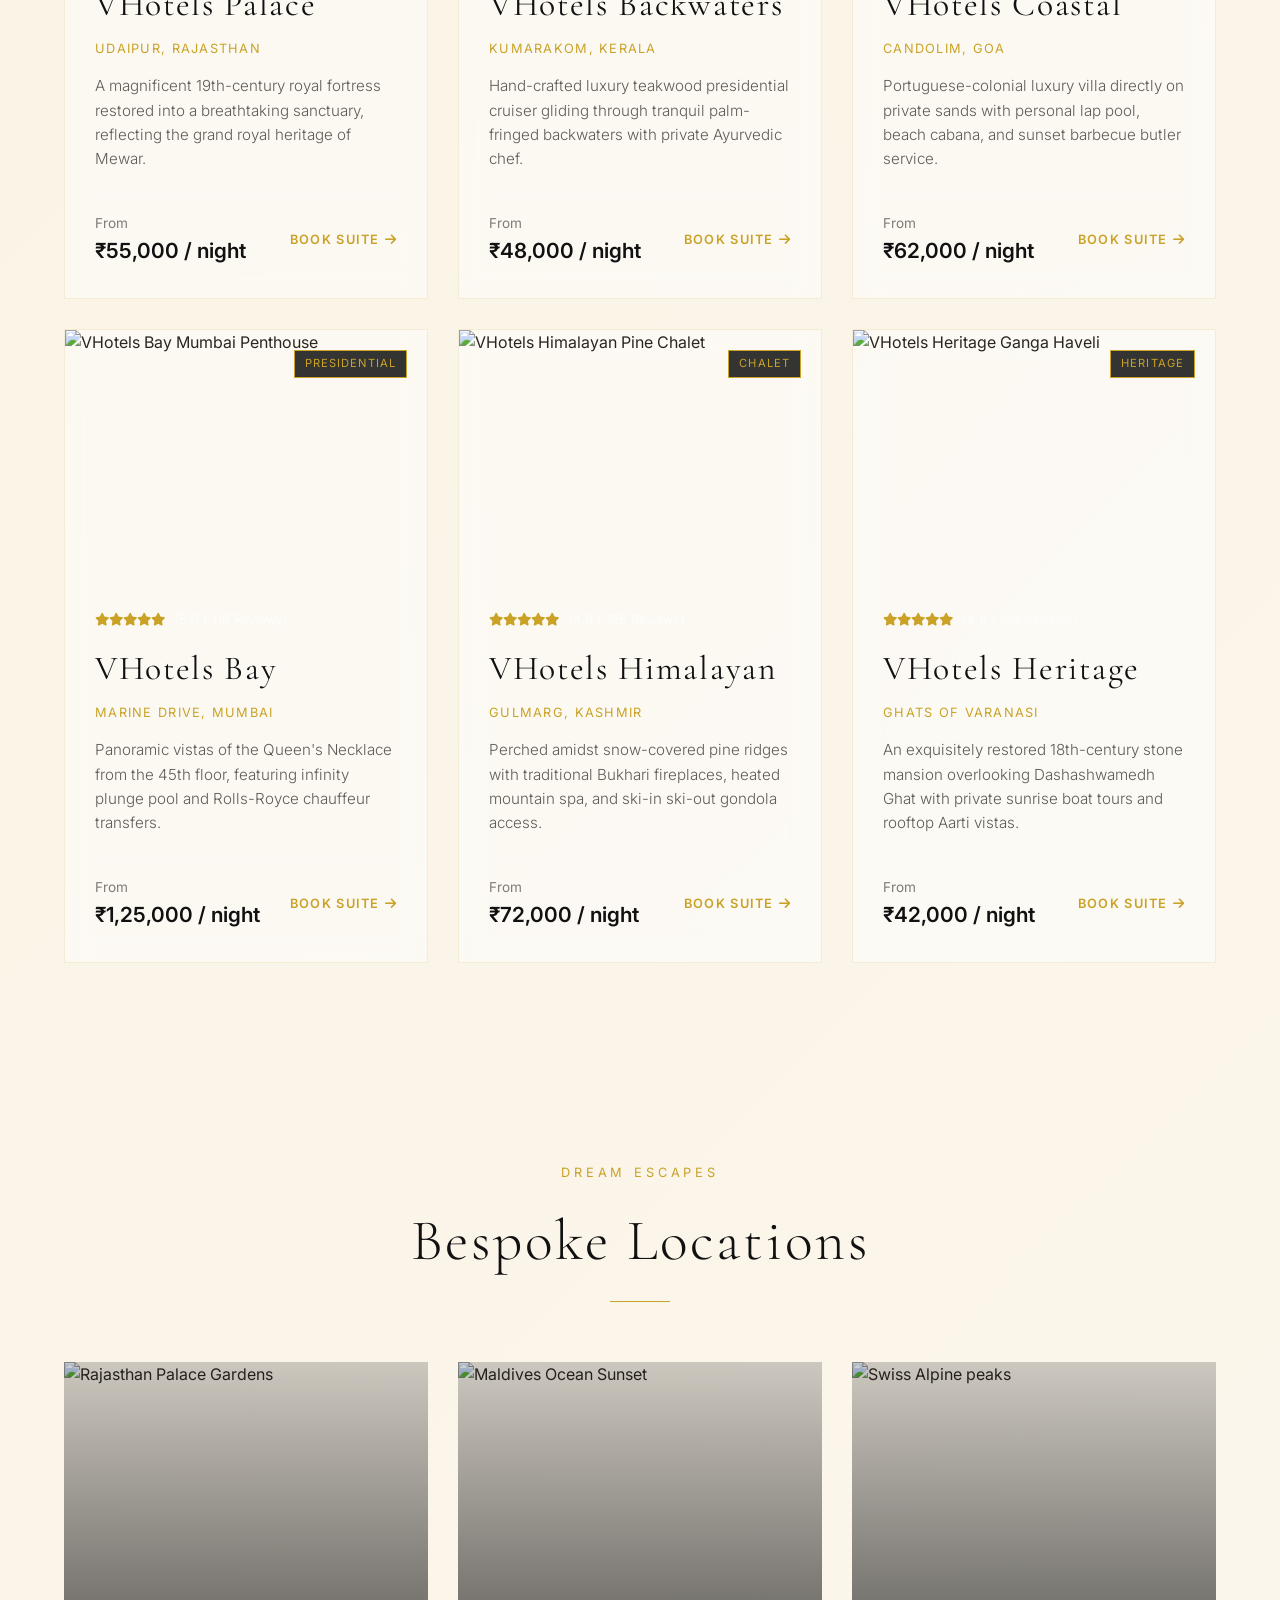
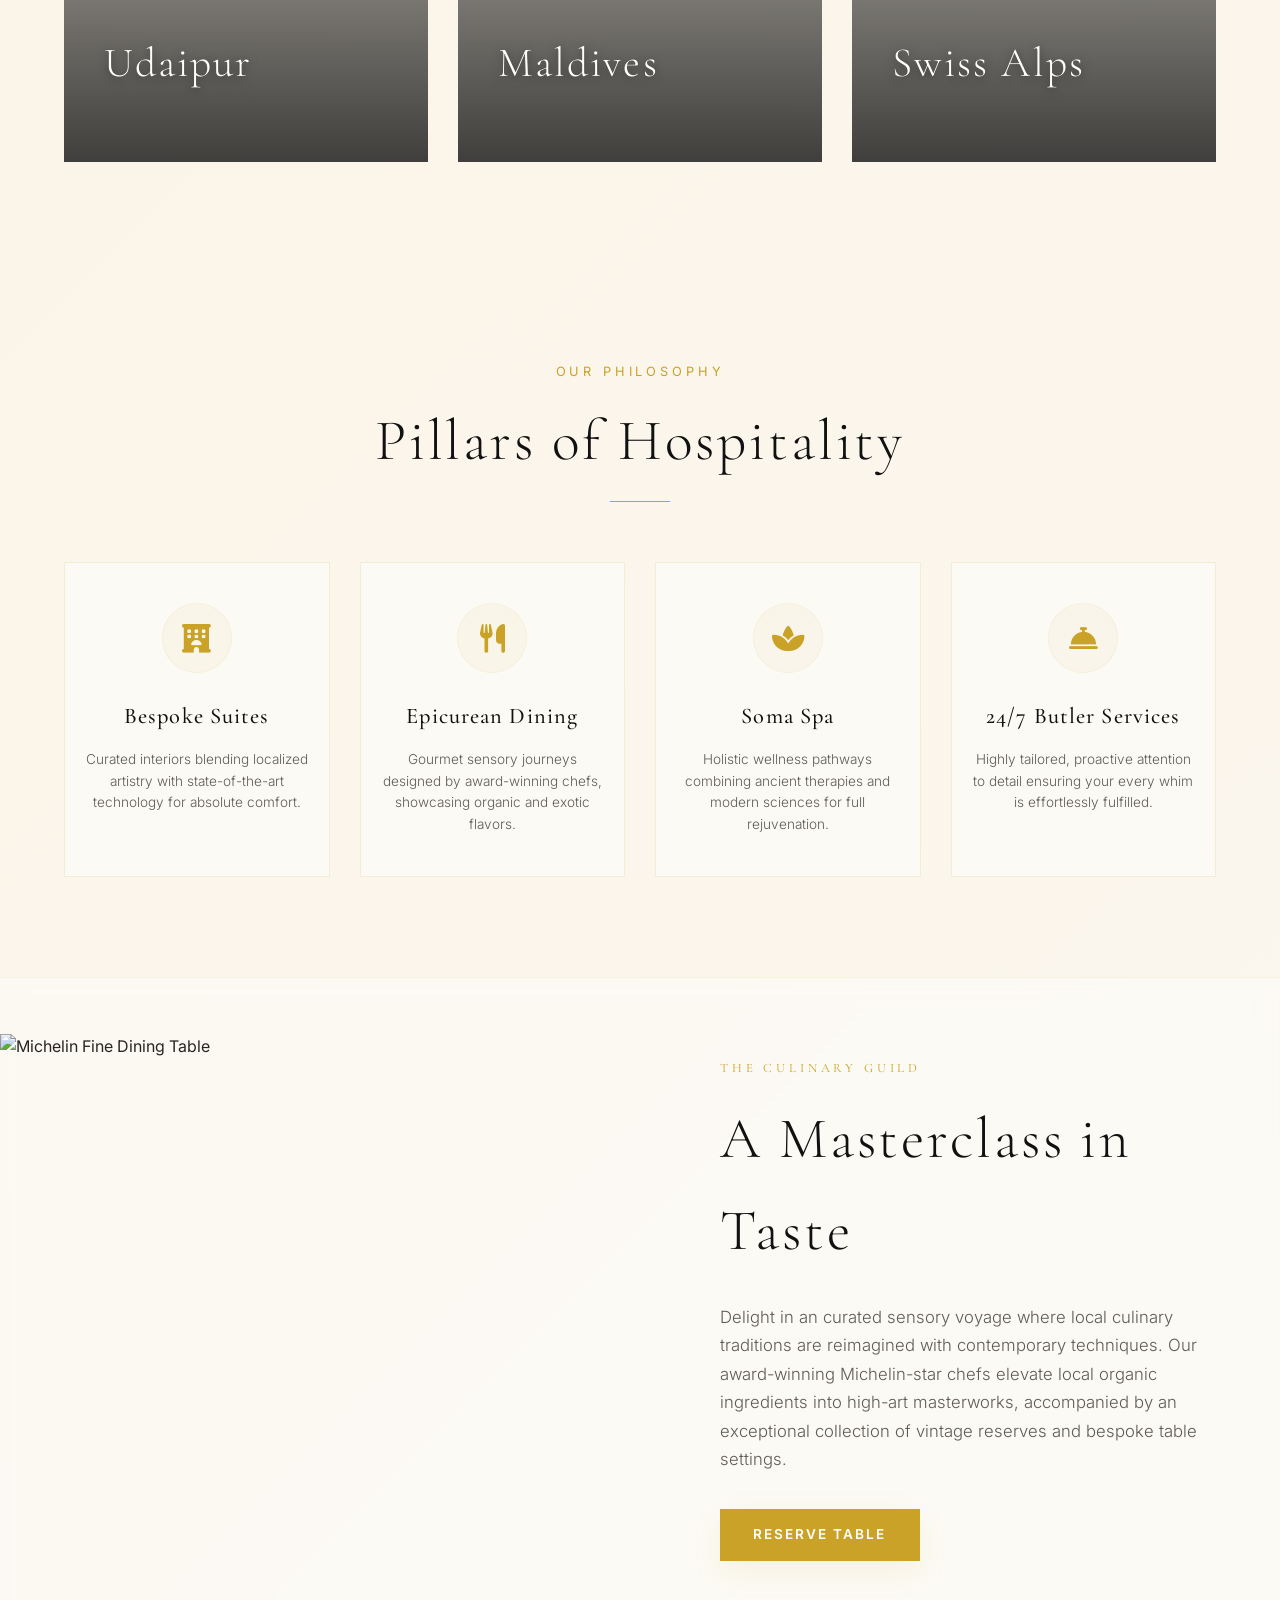
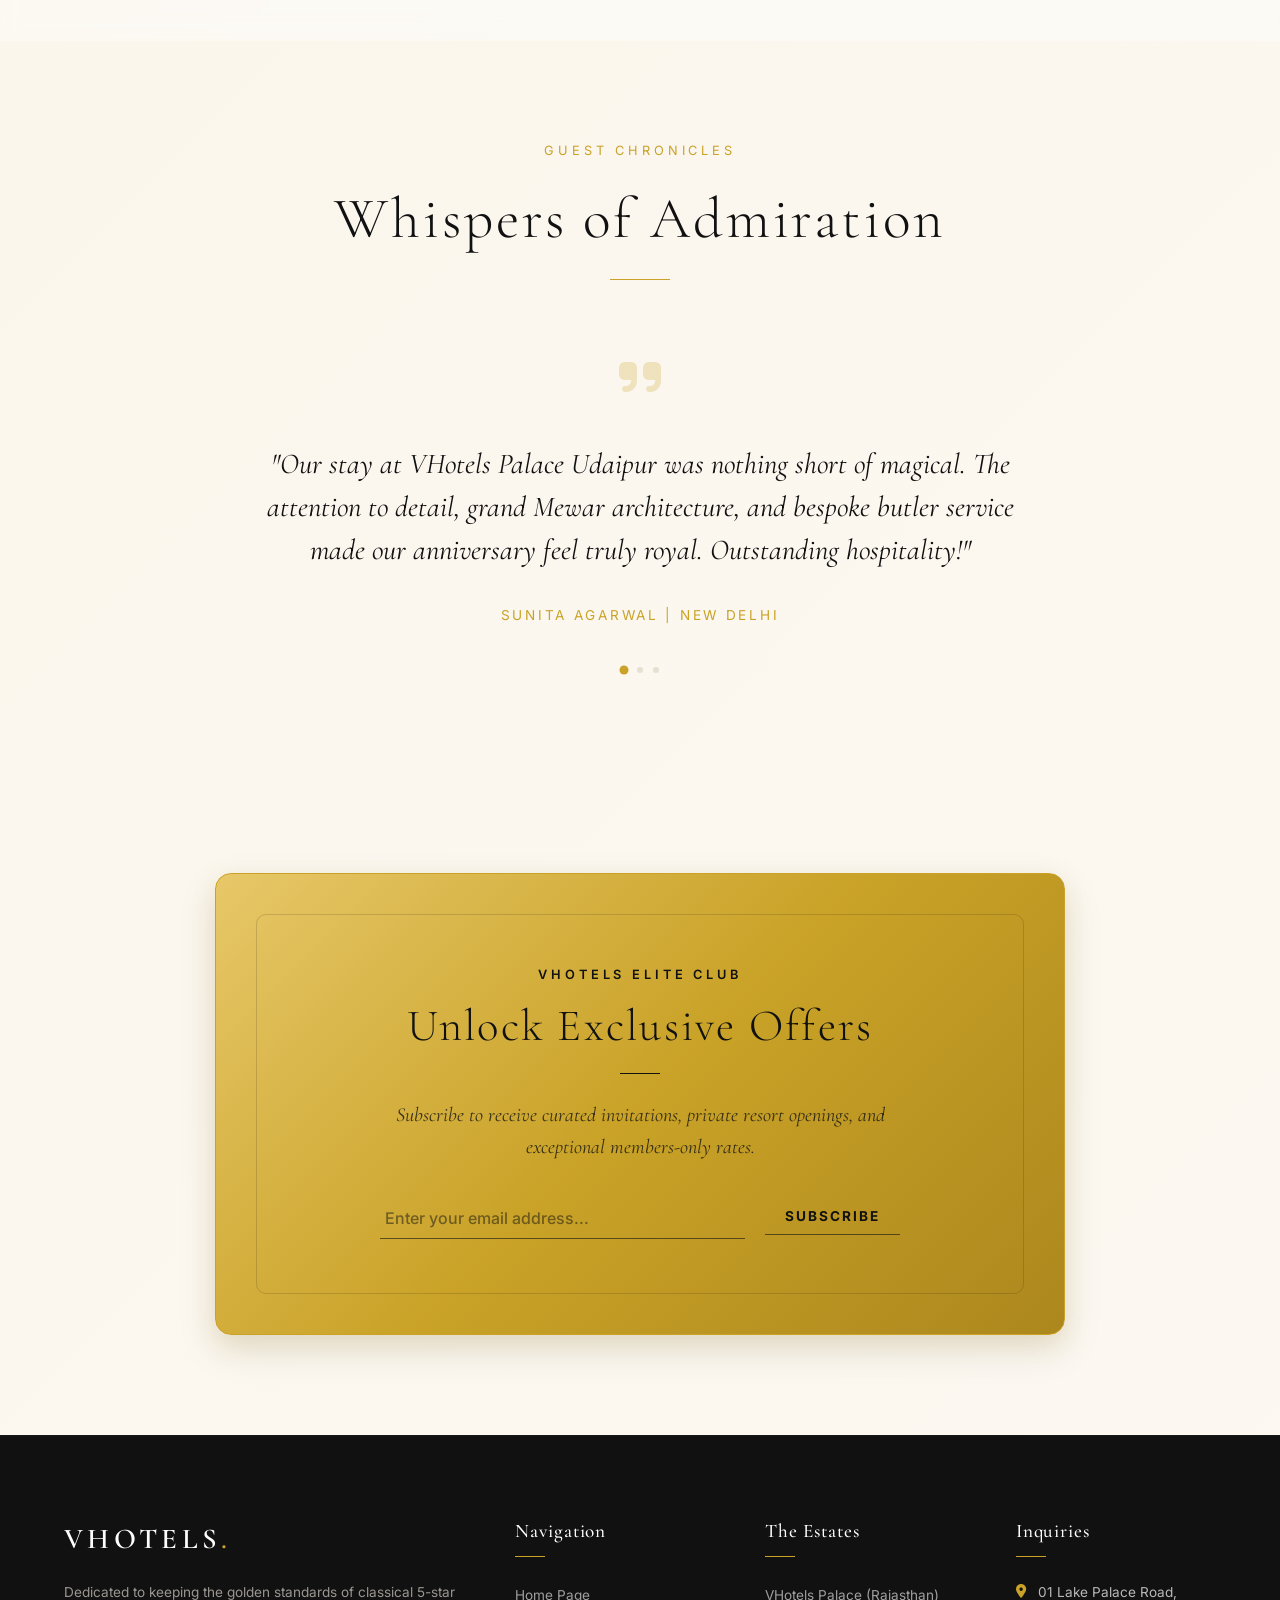
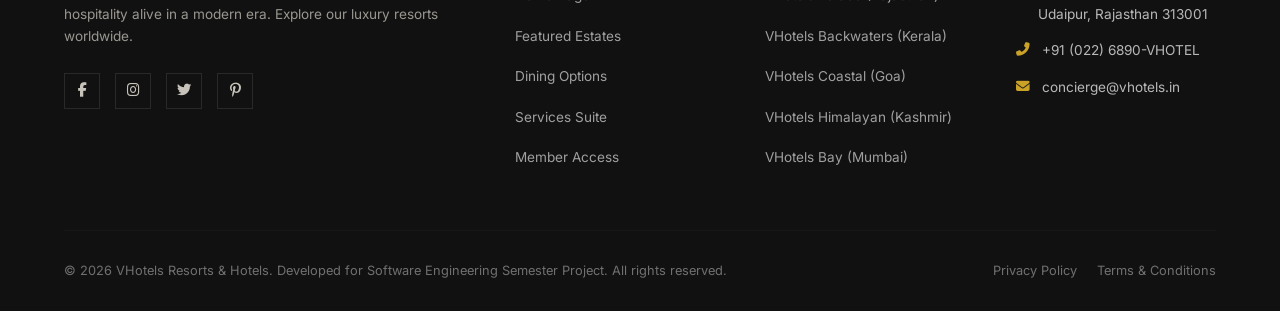
==== commit e9774304: "Update registration validation: alphabetic-only name rule and strict password criteria (1 caps, 1 nu" ====
--- a/index.html
+++ b/index.html
@@ -16,7 +16,7 @@
       
       <ul class="nav-links" id="menu-links">
         <li><a href="index.html" class="active">Home</a></li>
-        <li><a href="#featured-hotels">Hotels</a></li>
+        <li><a href="suites.html">Suites</a></li>
         <li><a href="#dining-experience">Dining</a></li>
         <li><a href="#why-choose-us">Services</a></li>
         <li><a href="register.html">Register</a></li>
@@ -39,7 +39,7 @@
       <span class="tagline">A Sanctuary of Elegance</span>
       <h1 class="gold-text">Experience Timeless Luxury</h1>
       <p>Where grand heritage meets modern refinement, crafting memories that linger forever.</p>
-      <a href="#featured-hotels" class="btn-outline">Explore Estates</a>
+      <a href="suites.html" class="btn-outline">Explore Estates</a>
     </div>
     
     <div class="scroll-down" onclick="document.getElementById('booking-search').scrollIntoView();">
@@ -55,10 +55,15 @@
         <div class="input-wrapper">
           <i class="fas fa-map-marker-alt"></i>
           <select id="destination" required>
-            <option value="" disabled selected>Select property...</option>
-            <option value="Palace, Rajasthan">VHotels Palace (Rajasthan)</option>
-            <option value="Riviera, Maldives">VHotels Riviera (Maldives)</option>
-            <option value="Alpine Lodge, St. Moritz">VHotels Alpine Lodge (St. Moritz)</option>
+            <option value="" disabled selected>Select destination...</option>
+            <option value="Rajasthan">VHotels Palace (Rajasthan)</option>
+            <option value="Kerala">VHotels Backwaters (Kerala)</option>
+            <option value="Goa">VHotels Coastal (Goa)</option>
+            <option value="Kashmir">VHotels Himalayan (Kashmir)</option>
+            <option value="Mumbai">VHotels Bay (Mumbai)</option>
+            <option value="Varanasi">VHotels Heritage (Varanasi)</option>
+            <option value="Maldives">VHotels Riviera (Maldives)</option>
+            <option value="St. Moritz">VHotels Alpine Lodge (St. Moritz)</option>
           </select>
         </div>
         <span class="error-msg" id="destination-error"></span>
@@ -107,7 +112,7 @@
     </div>
     
     <div class="hotels-grid">
-      <!-- Hotel 1 -->
+      <!-- Hotel 1: Rajasthan -->
       <div class="hotel-card" id="card-palace">
         <div class="hotel-img-wrapper">
           <img src="https://images.unsplash.com/photo-1542314831-068cd1dbfeeb?q=80&w=800" alt="VHotels Palace Heritage Suite">
@@ -115,81 +120,144 @@
         </div>
         <div class="hotel-info">
           <div class="hotel-rating">
-            <i class="fas fa-star"></i>
-            <i class="fas fa-star"></i>
-            <i class="fas fa-star"></i>
-            <i class="fas fa-star"></i>
-            <i class="fas fa-star"></i>
+            <i class="fas fa-star"></i><i class="fas fa-star"></i><i class="fas fa-star"></i><i class="fas fa-star"></i><i class="fas fa-star"></i>
             <span style="color: rgba(255,255,255,0.6); margin-left: 5px;">(5.0 / 340 Reviews)</span>
           </div>
           <div class="hotel-title">
             <h3>VHotels Palace</h3>
-            <span style="font-size: 0.8rem; color: var(--color-gold); text-transform: uppercase; letter-spacing: 0.1em; display: block; margin-top: -5px; margin-bottom: 15px;">Rajasthan, India</span>
+            <span style="font-size: 0.8rem; color: var(--color-gold); text-transform: uppercase; letter-spacing: 0.1em; display: block; margin-top: -5px; margin-bottom: 15px;">Udaipur, Rajasthan</span>
           </div>
           <p class="hotel-desc">A magnificent 19th-century royal fortress restored into a breathtaking sanctuary, reflecting the grand royal heritage of Mewar.</p>
           <div class="hotel-footer">
             <div class="hotel-price">
               From <span>₹55,000 / night</span>
             </div>
-            <a href="login.html" class="hotel-link">Book Suite <i class="fas fa-arrow-right"></i></a>
-          </div>
-        </div>
-      </div>
-
-      <!-- Hotel 2 -->
-      <div class="hotel-card" id="card-riviera">
-        <div class="hotel-img-wrapper">
-          <img src="https://images.unsplash.com/photo-1571896349842-33c89424de2d?q=80&w=800" alt="VHotels Riviera Maldives">
+            <a href="booking.html?suite_id=1" class="hotel-link">Book Suite <i class="fas fa-arrow-right"></i></a>
+          </div>
+        </div>
+      </div>
+
+      <!-- Hotel 2: Kerala Backwaters -->
+      <div class="hotel-card" id="card-kerala">
+        <div class="hotel-img-wrapper">
+          <img src="https://images.unsplash.com/photo-1602216056096-3b40cc0c9944?q=80&w=800" alt="VHotels Backwaters Kerala Houseboat">
           <span class="hotel-badge">Exclusive</span>
         </div>
         <div class="hotel-info">
           <div class="hotel-rating">
-            <i class="fas fa-star"></i>
-            <i class="fas fa-star"></i>
-            <i class="fas fa-star"></i>
-            <i class="fas fa-star"></i>
-            <i class="fas fa-star"></i>
-            <span style="color: rgba(255,255,255,0.6); margin-left: 5px;">(4.9 / 280 Reviews)</span>
-          </div>
-          <div class="hotel-title">
-            <h3>VHotels Riviera</h3>
-            <span style="font-size: 0.8rem; color: var(--color-gold); text-transform: uppercase; letter-spacing: 0.1em; display: block; margin-top: -5px; margin-bottom: 15px;">Maldives</span>
-          </div>
-          <p class="hotel-desc">Intimate, private overwater villas floating atop crystal-clear turquoise waters. Experience ultimate seclusion in an island paradise.</p>
-          <div class="hotel-footer">
-            <div class="hotel-price">
-              From <span>₹95,000 / night</span>
-            </div>
-            <a href="login.html" class="hotel-link">Book Suite <i class="fas fa-arrow-right"></i></a>
-          </div>
-        </div>
-      </div>
-
-      <!-- Hotel 3 -->
-      <div class="hotel-card" id="card-alpine">
-        <div class="hotel-img-wrapper">
-          <img src="https://images.unsplash.com/photo-1502784444187-359ac186c5bb?q=80&w=800" alt="VHotels Alpine Lodge St. Moritz">
+            <i class="fas fa-star"></i><i class="fas fa-star"></i><i class="fas fa-star"></i><i class="fas fa-star"></i><i class="fas fa-star"></i>
+            <span style="color: rgba(255,255,255,0.6); margin-left: 5px;">(4.9 / 265 Reviews)</span>
+          </div>
+          <div class="hotel-title">
+            <h3>VHotels Backwaters</h3>
+            <span style="font-size: 0.8rem; color: var(--color-gold); text-transform: uppercase; letter-spacing: 0.1em; display: block; margin-top: -5px; margin-bottom: 15px;">Kumarakom, Kerala</span>
+          </div>
+          <p class="hotel-desc">Hand-crafted luxury teakwood presidential cruiser gliding through tranquil palm-fringed backwaters with private Ayurvedic chef.</p>
+          <div class="hotel-footer">
+            <div class="hotel-price">
+              From <span>₹48,000 / night</span>
+            </div>
+            <a href="booking.html?suite_id=3" class="hotel-link">Book Suite <i class="fas fa-arrow-right"></i></a>
+          </div>
+        </div>
+      </div>
+
+      <!-- Hotel 3: Goa Coastal Villa -->
+      <div class="hotel-card" id="card-goa">
+        <div class="hotel-img-wrapper">
+          <img src="https://images.unsplash.com/photo-1512917774080-9991f1c4c750?q=80&w=800" alt="VHotels Coastal Goa Villa">
+          <span class="hotel-badge">Exclusive</span>
+        </div>
+        <div class="hotel-info">
+          <div class="hotel-rating">
+            <i class="fas fa-star"></i><i class="fas fa-star"></i><i class="fas fa-star"></i><i class="fas fa-star"></i><i class="fas fa-star"></i>
+            <span style="color: rgba(255,255,255,0.6); margin-left: 5px;">(4.9 / 312 Reviews)</span>
+          </div>
+          <div class="hotel-title">
+            <h3>VHotels Coastal</h3>
+            <span style="font-size: 0.8rem; color: var(--color-gold); text-transform: uppercase; letter-spacing: 0.1em; display: block; margin-top: -5px; margin-bottom: 15px;">Candolim, Goa</span>
+          </div>
+          <p class="hotel-desc">Portuguese-colonial luxury villa directly on private sands with personal lap pool, beach cabana, and sunset barbecue butler service.</p>
+          <div class="hotel-footer">
+            <div class="hotel-price">
+              From <span>₹62,000 / night</span>
+            </div>
+            <a href="booking.html?suite_id=4" class="hotel-link">Book Suite <i class="fas fa-arrow-right"></i></a>
+          </div>
+        </div>
+      </div>
+
+      <!-- Hotel 4: Mumbai Marine Drive -->
+      <div class="hotel-card" id="card-mumbai">
+        <div class="hotel-img-wrapper">
+          <img src="https://images.unsplash.com/photo-1582719478250-c89cae4dc85b?q=80&w=800" alt="VHotels Bay Mumbai Penthouse">
+          <span class="hotel-badge">Presidential</span>
+        </div>
+        <div class="hotel-info">
+          <div class="hotel-rating">
+            <i class="fas fa-star"></i><i class="fas fa-star"></i><i class="fas fa-star"></i><i class="fas fa-star"></i><i class="fas fa-star"></i>
+            <span style="color: rgba(255,255,255,0.6); margin-left: 5px;">(5.0 / 118 Reviews)</span>
+          </div>
+          <div class="hotel-title">
+            <h3>VHotels Bay</h3>
+            <span style="font-size: 0.8rem; color: var(--color-gold); text-transform: uppercase; letter-spacing: 0.1em; display: block; margin-top: -5px; margin-bottom: 15px;">Marine Drive, Mumbai</span>
+          </div>
+          <p class="hotel-desc">Panoramic vistas of the Queen's Necklace from the 45th floor, featuring infinity plunge pool and Rolls-Royce chauffeur transfers.</p>
+          <div class="hotel-footer">
+            <div class="hotel-price">
+              From <span>₹1,25,000 / night</span>
+            </div>
+            <a href="booking.html?suite_id=6" class="hotel-link">Book Suite <i class="fas fa-arrow-right"></i></a>
+          </div>
+        </div>
+      </div>
+
+      <!-- Hotel 5: Kashmir Gulmarg -->
+      <div class="hotel-card" id="card-kashmir">
+        <div class="hotel-img-wrapper">
+          <img src="https://images.unsplash.com/photo-1502784444187-359ac186c5bb?q=80&w=800" alt="VHotels Himalayan Pine Chalet">
           <span class="hotel-badge">Chalet</span>
         </div>
         <div class="hotel-info">
           <div class="hotel-rating">
-            <i class="fas fa-star"></i>
-            <i class="fas fa-star"></i>
-            <i class="fas fa-star"></i>
-            <i class="fas fa-star"></i>
-            <i class="fas fa-star"></i>
+            <i class="fas fa-star"></i><i class="fas fa-star"></i><i class="fas fa-star"></i><i class="fas fa-star"></i><i class="fas fa-star"></i>
             <span style="color: rgba(255,255,255,0.6); margin-left: 5px;">(4.9 / 195 Reviews)</span>
           </div>
           <div class="hotel-title">
-            <h3>VHotels Alpine Lodge</h3>
-            <span style="font-size: 0.8rem; color: var(--color-gold); text-transform: uppercase; letter-spacing: 0.1em; display: block; margin-top: -5px; margin-bottom: 15px;">St. Moritz, Switzerland</span>
-          </div>
-          <p class="hotel-desc">Tucked in the pristine snowcapped peaks of the Swiss Alps, offering cozy fireplaces, panoramic views, and direct ski-in ski-out access.</p>
-          <div class="hotel-footer">
-            <div class="hotel-price">
-              From <span>₹75,000 / night</span>
-            </div>
-            <a href="login.html" class="hotel-link">Book Suite <i class="fas fa-arrow-right"></i></a>
+            <h3>VHotels Himalayan</h3>
+            <span style="font-size: 0.8rem; color: var(--color-gold); text-transform: uppercase; letter-spacing: 0.1em; display: block; margin-top: -5px; margin-bottom: 15px;">Gulmarg, Kashmir</span>
+          </div>
+          <p class="hotel-desc">Perched amidst snow-covered pine ridges with traditional Bukhari fireplaces, heated mountain spa, and ski-in ski-out gondola access.</p>
+          <div class="hotel-footer">
+            <div class="hotel-price">
+              From <span>₹72,000 / night</span>
+            </div>
+            <a href="booking.html?suite_id=5" class="hotel-link">Book Suite <i class="fas fa-arrow-right"></i></a>
+          </div>
+        </div>
+      </div>
+
+      <!-- Hotel 6: Varanasi Ganga Haveli -->
+      <div class="hotel-card" id="card-varanasi">
+        <div class="hotel-img-wrapper">
+          <img src="https://images.unsplash.com/photo-1561361513-2d000a50f0dc?q=80&w=800" alt="VHotels Heritage Ganga Haveli">
+          <span class="hotel-badge">Heritage</span>
+        </div>
+        <div class="hotel-info">
+          <div class="hotel-rating">
+            <i class="fas fa-star"></i><i class="fas fa-star"></i><i class="fas fa-star"></i><i class="fas fa-star"></i><i class="fas fa-star"></i>
+            <span style="color: rgba(255,255,255,0.6); margin-left: 5px;">(4.8 / 176 Reviews)</span>
+          </div>
+          <div class="hotel-title">
+            <h3>VHotels Heritage</h3>
+            <span style="font-size: 0.8rem; color: var(--color-gold); text-transform: uppercase; letter-spacing: 0.1em; display: block; margin-top: -5px; margin-bottom: 15px;">Ghats of Varanasi</span>
+          </div>
+          <p class="hotel-desc">An exquisitely restored 18th-century stone mansion overlooking Dashashwamedh Ghat with private sunrise boat tours and rooftop Aarti vistas.</p>
+          <div class="hotel-footer">
+            <div class="hotel-price">
+              From <span>₹42,000 / night</span>
+            </div>
+            <a href="booking.html?suite_id=7" class="hotel-link">Book Suite <i class="fas fa-arrow-right"></i></a>
           </div>
         </div>
       </div>
@@ -295,20 +363,20 @@
         <!-- Testimonial 1 -->
         <div class="testimonial-slide active" id="slide-1">
           <div class="quote-icon"><i class="fas fa-quote-right"></i></div>
-          <p class="testimonial-text">"Our stay at VHotels Palace was nothing short of magical. The attention to detail, grand architecture, and bespoke butler service made us feel like royalty. A masterclass in software engineering and design experience!"</p>
-          <span class="testimonial-author">Lady Victoria Sterling | London</span>
+          <p class="testimonial-text">"Our stay at VHotels Palace Udaipur was nothing short of magical. The attention to detail, grand Mewar architecture, and bespoke butler service made our anniversary feel truly royal. Outstanding hospitality!"</p>
+          <span class="testimonial-author">Sunita Agarwal | New Delhi</span>
         </div>
         <!-- Testimonial 2 -->
         <div class="testimonial-slide" id="slide-2">
           <div class="quote-icon"><i class="fas fa-quote-right"></i></div>
-          <p class="testimonial-text">"A perfect oasis of tranquility. VHotels Riviera floating villas offer a perspective of the ocean that is unrivaled. Simply the best hospitality concept of the century."</p>
-          <span class="testimonial-author">Marcus Aurelius | Zurich</span>
+          <p class="testimonial-text">"The luxury Vembanad houseboat in Kerala was a peaceful dream. Gliding through tranquil backwaters with a private Ayurvedic chef was the most rejuvenating vacation our family has had."</p>
+          <span class="testimonial-author">Dr. Vikram Malhotra | Mumbai</span>
         </div>
         <!-- Testimonial 3 -->
         <div class="testimonial-slide" id="slide-3">
           <div class="quote-icon"><i class="fas fa-quote-right"></i></div>
-          <p class="testimonial-text">"Exquisite fine dining, exceptional powder skiing, and the absolute warmest luxury hospitality in the Swiss Alps. A flawless, premium retreat."</p>
-          <span class="testimonial-author">Elena Rostova | Monaco</span>
+          <p class="testimonial-text">"VHotels Coastal Villa in Goa provided total privacy, world-class dining, and direct beach access. The 24/7 concierge took care of every request seamlessly."</p>
+          <span class="testimonial-author">Ananya Deshmukh | Bengaluru</span>
         </div>
       </div>
       
@@ -356,7 +424,7 @@
         <h4>Navigation</h4>
         <ul class="footer-links">
           <li><a href="#hero-banner">Home Page</a></li>
-          <li><a href="#featured-hotels">Featured Estates</a></li>
+          <li><a href="suites.html">Featured Estates</a></li>
           <li><a href="#dining-experience">Dining Options</a></li>
           <li><a href="#why-choose-us">Services Suite</a></li>
           <li><a href="login.html">Member Access</a></li>
@@ -366,10 +434,11 @@
       <div class="footer-col" id="footer-links-estates">
         <h4>The Estates</h4>
         <ul class="footer-links">
-          <li><a href="#featured-hotels">VHotels Palace</a></li>
-          <li><a href="#featured-hotels">VHotels Riviera</a></li>
-          <li><a href="#featured-hotels">VHotels Alpine Lodge</a></li>
-          <li><a href="#">VHotels Heights (NYC)</a></li>
+          <li><a href="suites.html?location=Rajasthan">VHotels Palace (Rajasthan)</a></li>
+          <li><a href="suites.html?location=Kerala">VHotels Backwaters (Kerala)</a></li>
+          <li><a href="suites.html?location=Goa">VHotels Coastal (Goa)</a></li>
+          <li><a href="suites.html?location=Kashmir">VHotels Himalayan (Kashmir)</a></li>
+          <li><a href="suites.html?location=Mumbai">VHotels Bay (Mumbai)</a></li>
         </ul>
       </div>
 
@@ -378,15 +447,15 @@
         <div class="footer-contact-info">
           <div>
             <i class="fas fa-map-marker-alt"></i>
-            <span>01 Grand Boulevard, Elite Sector, Rajasthan 313001</span>
+            <span>01 Lake Palace Road, Udaipur, Rajasthan 313001</span>
           </div>
           <div>
             <i class="fas fa-phone-alt"></i>
-            <span>+1 (800) 900-VHOTELS</span>
+            <span>+91 (022) 6890-VHOTEL</span>
           </div>
           <div>
             <i class="fas fa-envelope"></i>
-            <span>concierge@vhotels.com</span>
+            <span>concierge@vhotels.in</span>
           </div>
         </div>
       </div>
@@ -402,5 +471,6 @@
   </footer>
 
   <script src="script.js"></script>
+  <script src="vhotels.js"></script>
 </body>
 </html>
--- a/style.css
+++ b/style.css
@@ -2019,3 +2019,15 @@
   gap: 15px;
   margin-top: 25px;
 }
+
+@keyframes slideInToast {
+  from {
+    opacity: 0;
+    transform: translateY(20px);
+  }
+  to {
+    opacity: 1;
+    transform: translateY(0);
+  }
+}
+
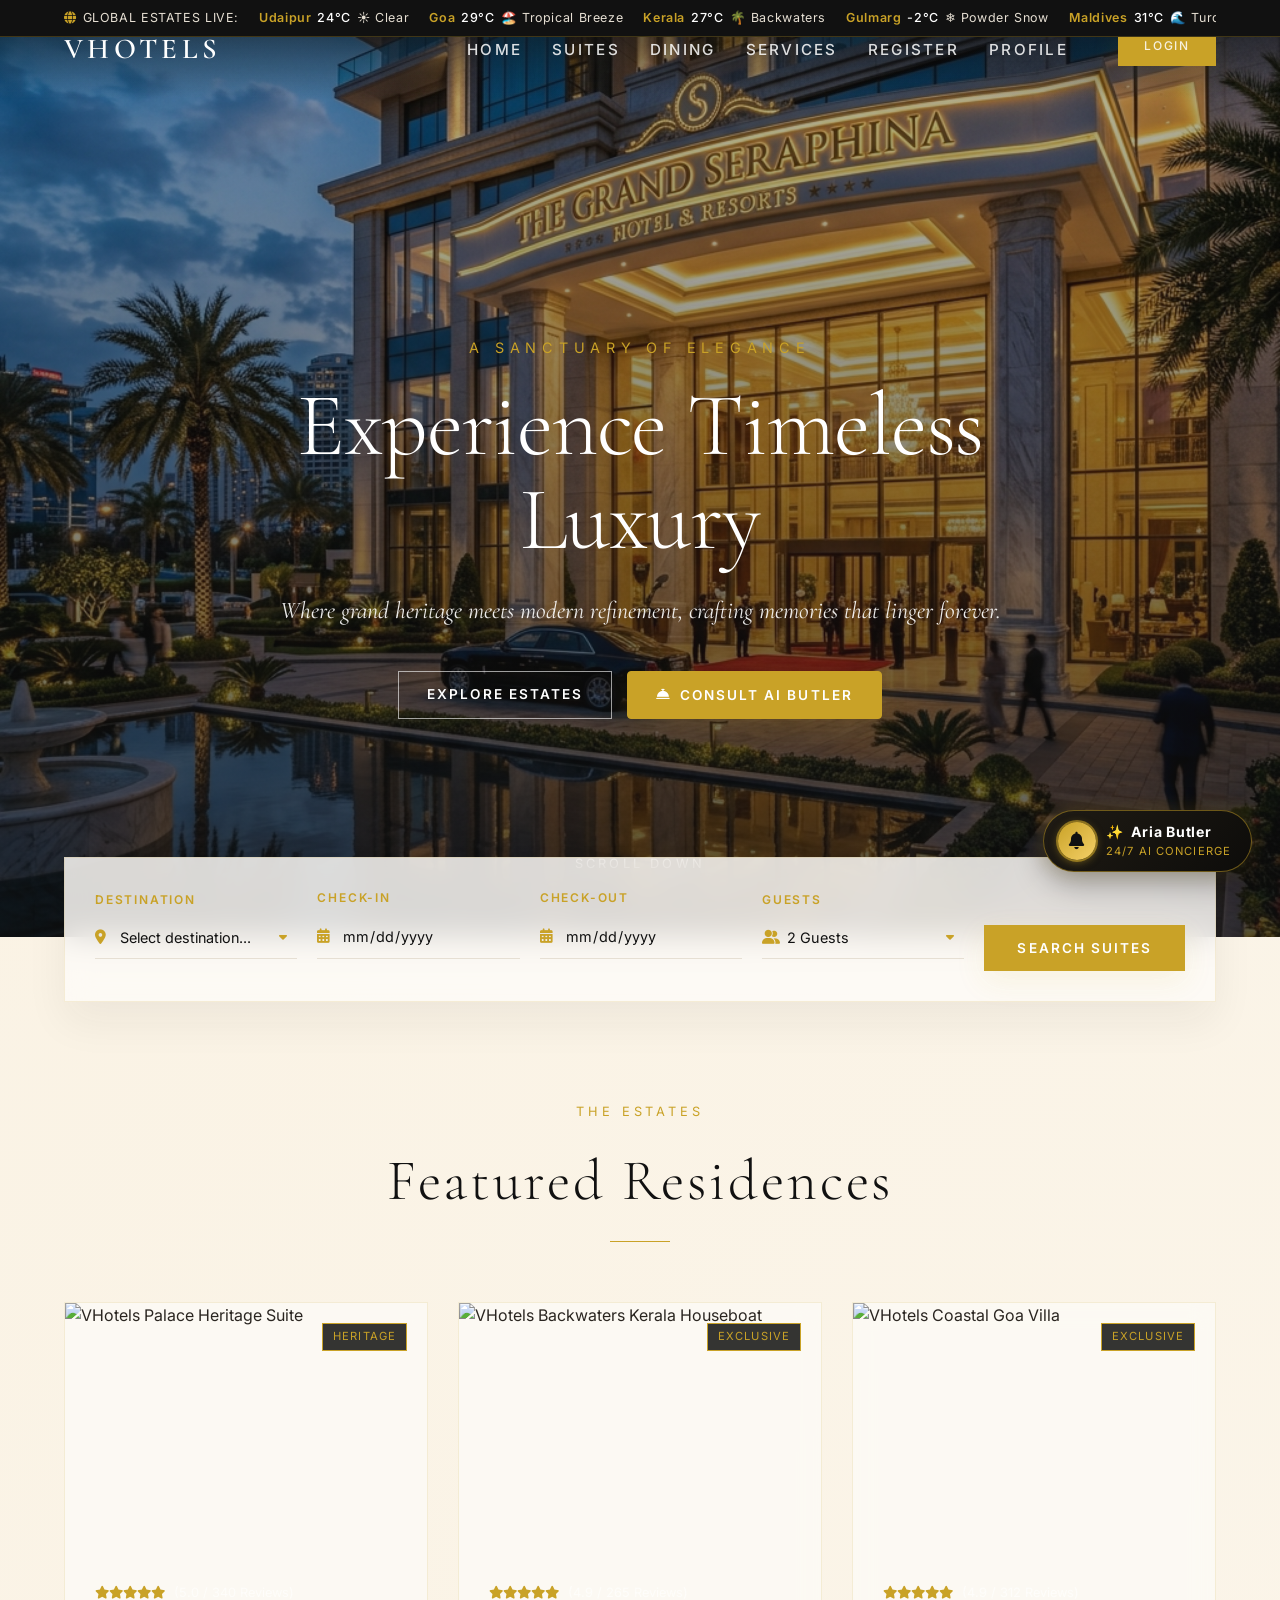
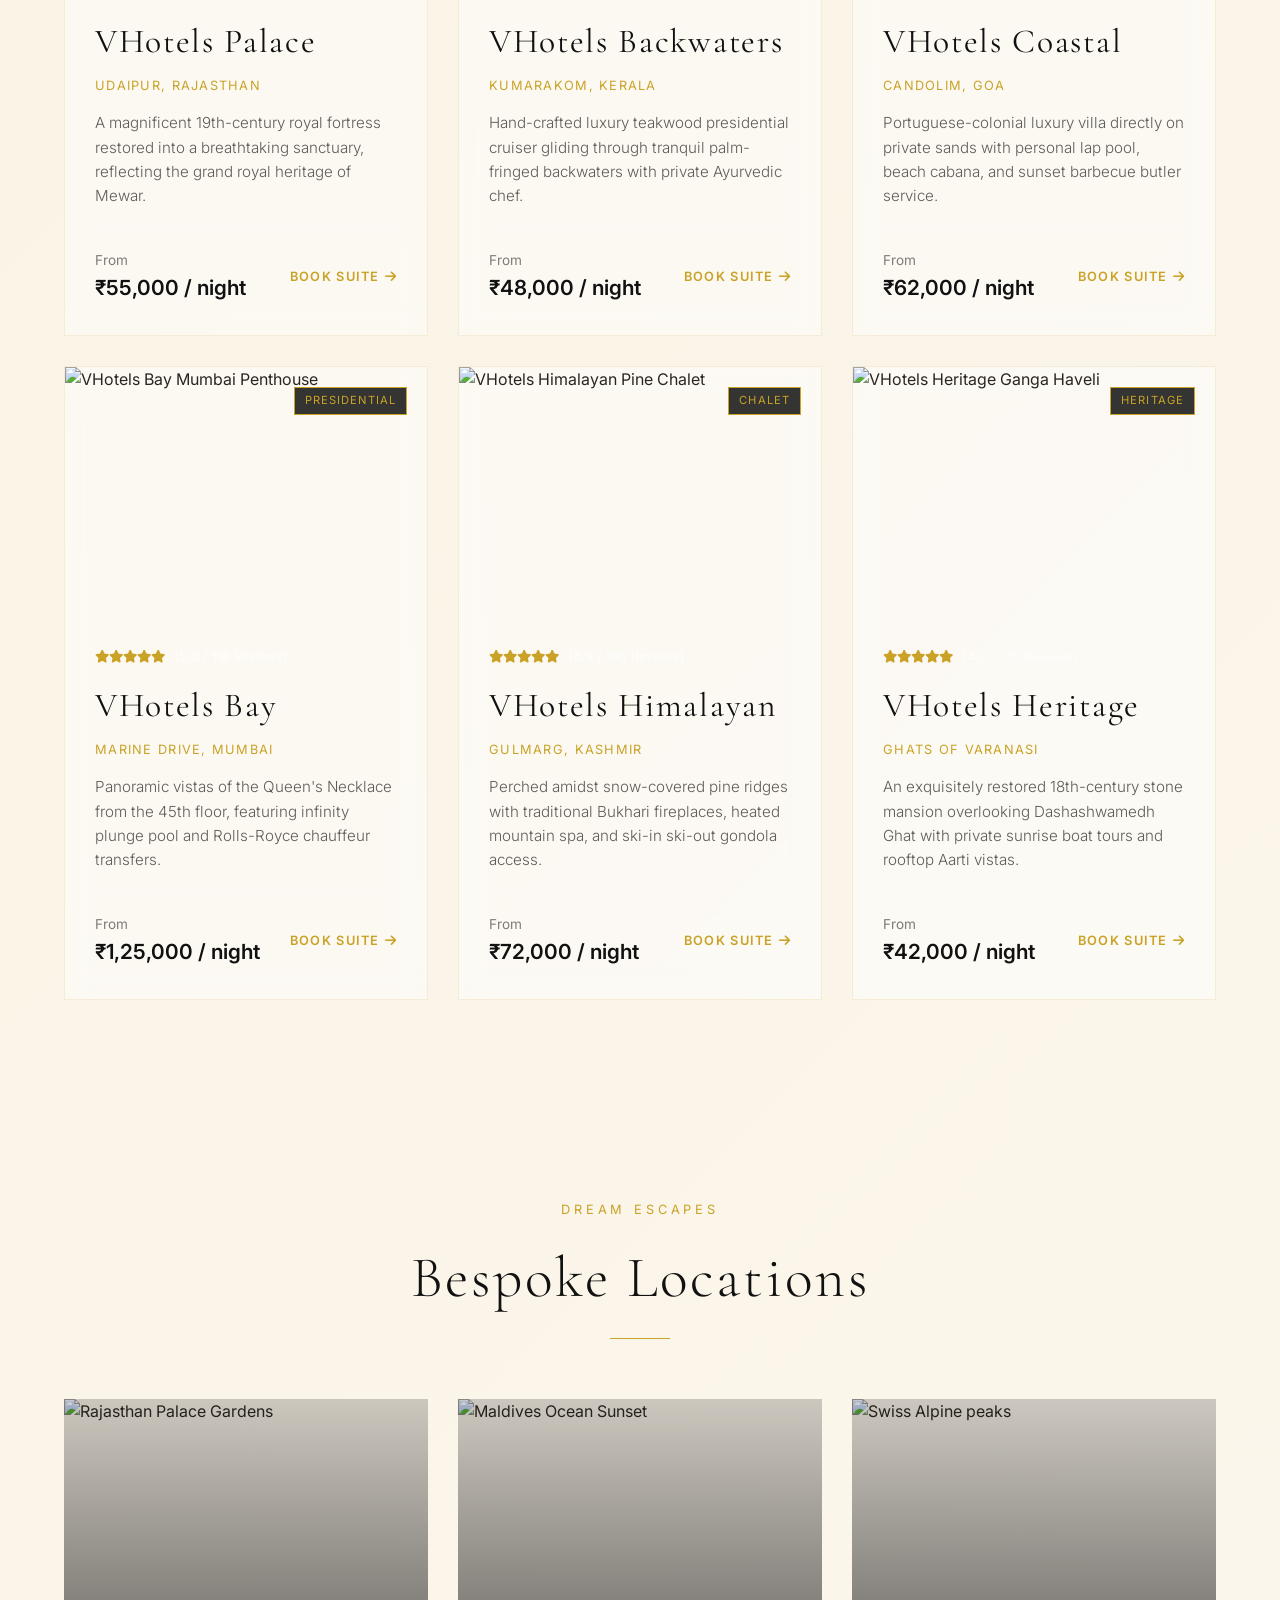
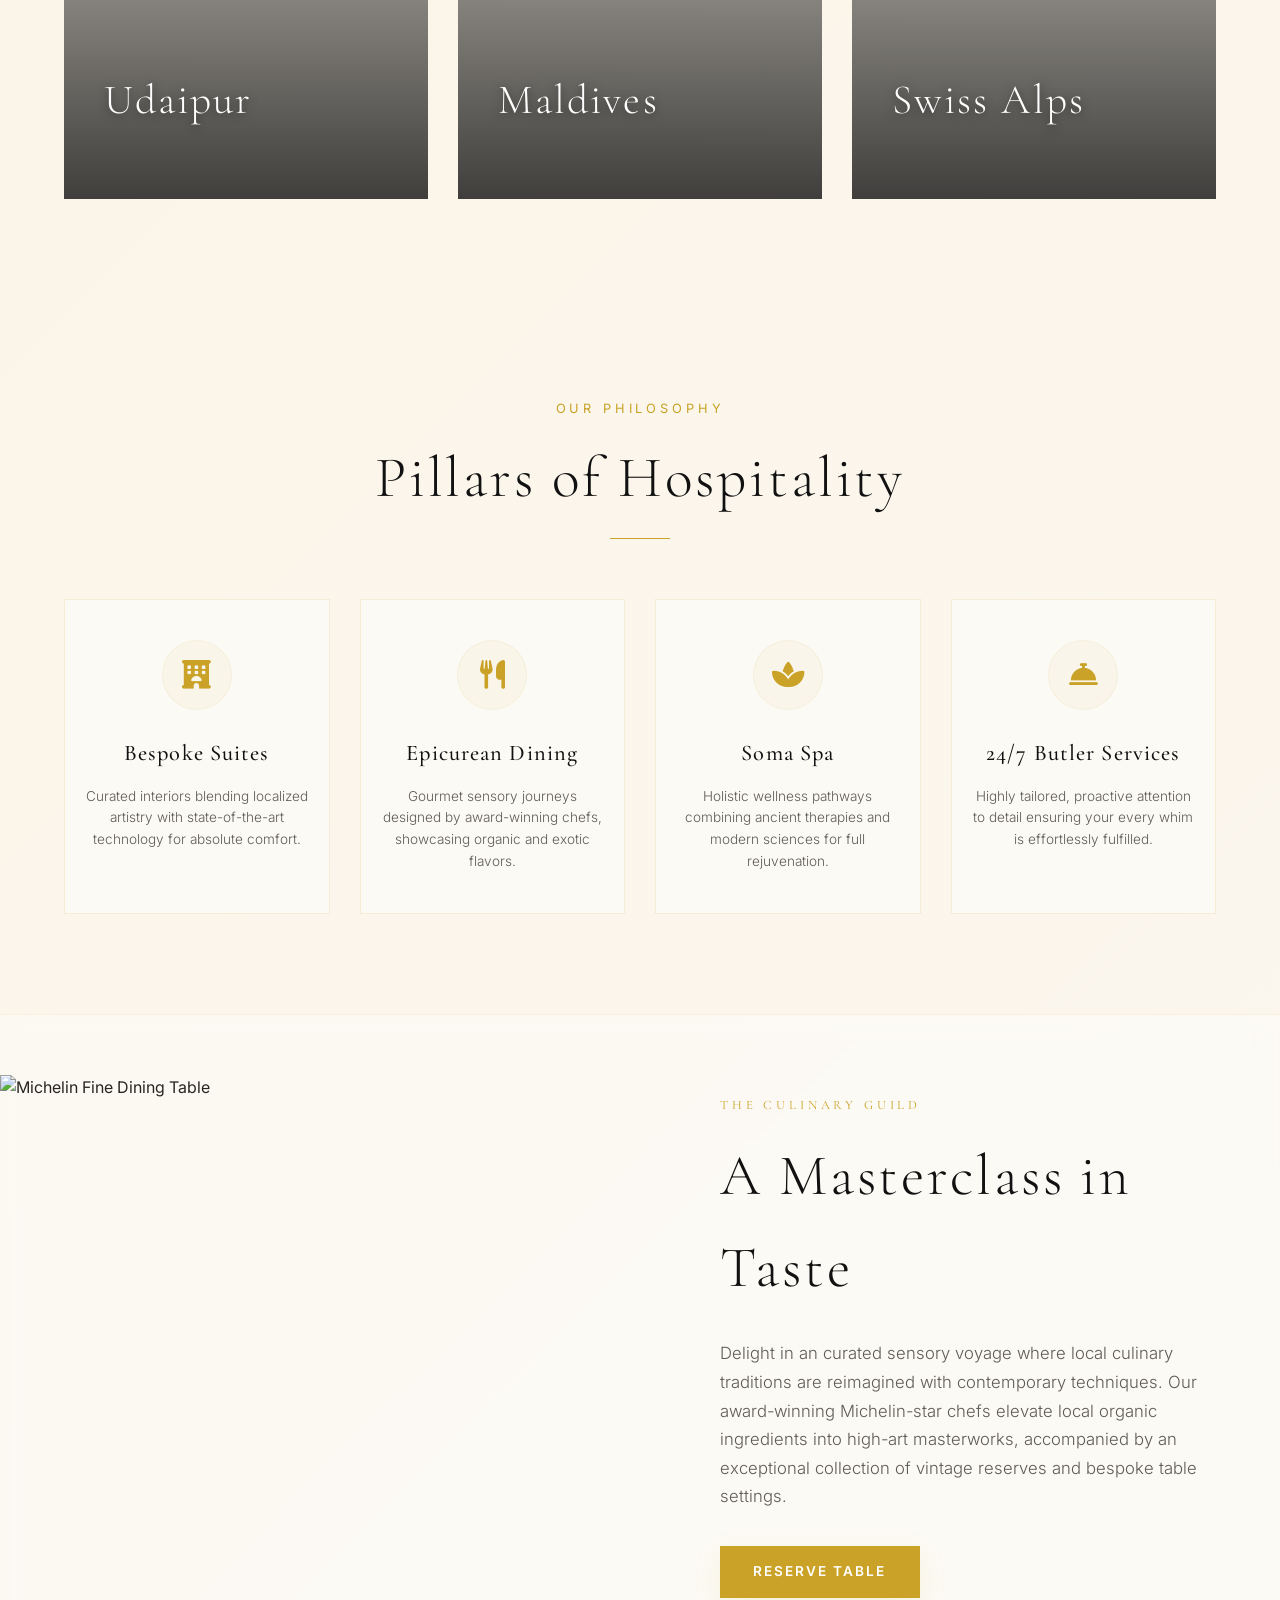
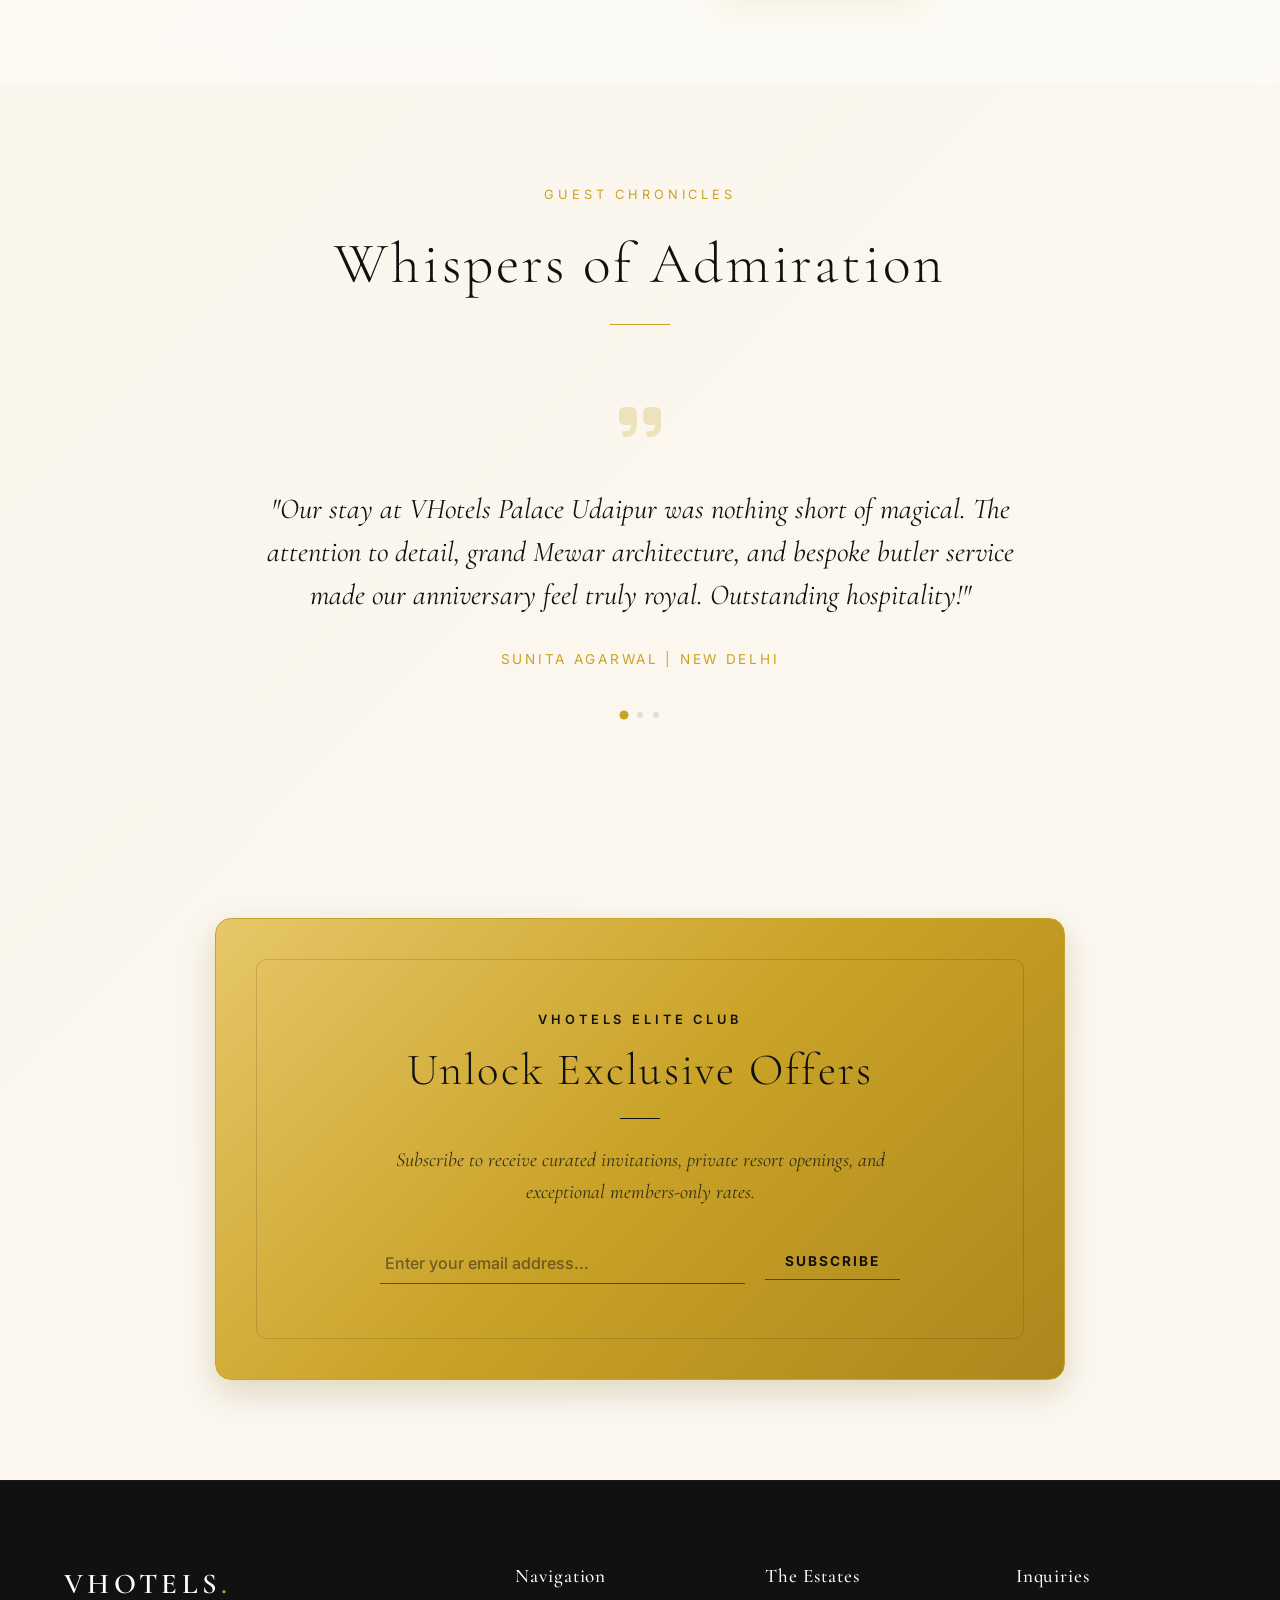
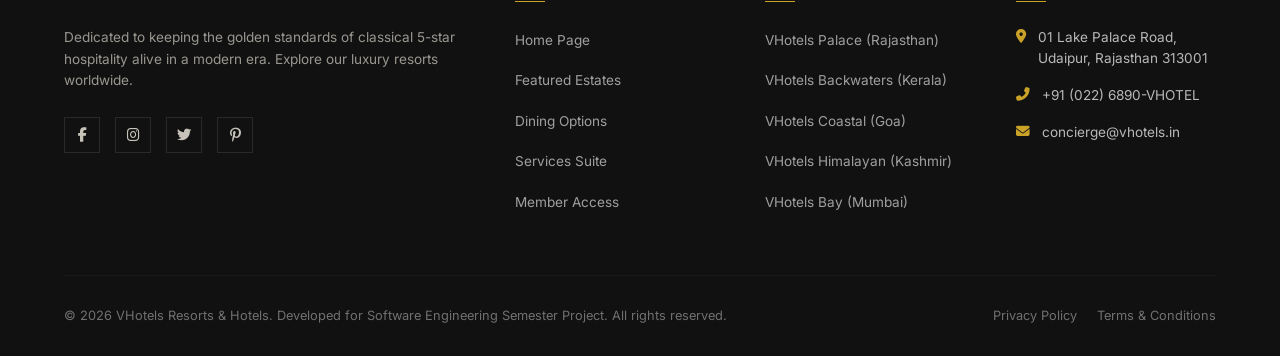
==== commit 422de7f5: "Elevate UX: 24/7 Aria AI Concierge, Global Weather Ticker, Bespoke Add-ons, Solitaire VIP Passbook" ====
--- a/index.html
+++ b/index.html
@@ -39,7 +39,12 @@
       <span class="tagline">A Sanctuary of Elegance</span>
       <h1 class="gold-text">Experience Timeless Luxury</h1>
       <p>Where grand heritage meets modern refinement, crafting memories that linger forever.</p>
-      <a href="suites.html" class="btn-outline">Explore Estates</a>
+      <div style="display: flex; gap: 15px; justify-content: center; flex-wrap: wrap; margin-top: 25px;">
+        <a href="suites.html" class="btn-outline" style="padding: 12px 28px;">Explore Estates</a>
+        <button onclick="document.getElementById('aria-chat-box').classList.add('active')" class="btn-gold" style="padding: 12px 28px; font-size: 0.85rem; cursor: pointer; display: inline-flex; align-items: center; gap: 8px; border-radius: 4px;">
+          <i class="fas fa-concierge-bell"></i> Consult AI Butler
+        </button>
+      </div>
     </div>
     
     <div class="scroll-down" onclick="document.getElementById('booking-search').scrollIntoView();">
--- a/style.css
+++ b/style.css
@@ -2031,3 +2031,548 @@
   }
 }
 
+
+/* ========================================================
+   VHOTELS LUXURY 7-STAR ENHANCEMENTS & ELEVATED COMPONENTS
+   ======================================================== */
+
+/* 1. Global Shimmer & Micro-Interactions */
+@keyframes goldShimmer {
+  0% { background-position: -200% 0; }
+  100% { background-position: 200% 0; }
+}
+
+.btn-gold {
+  position: relative;
+  overflow: hidden;
+  transition: transform 0.25s cubic-bezier(0.16, 1, 0.3, 1), box-shadow 0.25s ease;
+}
+
+.btn-gold:hover {
+  transform: translateY(-2px);
+  box-shadow: 0 8px 24px rgba(201, 162, 39, 0.35);
+}
+
+.hotel-card {
+  transition: transform 0.35s cubic-bezier(0.16, 1, 0.3, 1), box-shadow 0.35s ease;
+}
+
+.hotel-card:hover {
+  transform: translateY(-8px);
+  box-shadow: 0 20px 45px rgba(0, 0, 0, 0.12) !important;
+}
+
+/* 2. Global Destination Weather & Clock Bar */
+.vhotels-weather-bar {
+  background: #111111;
+  color: rgba(255, 255, 255, 0.85);
+  font-size: 0.78rem;
+  letter-spacing: 0.05em;
+  padding: 8px 0;
+  border-bottom: 1px solid rgba(201, 162, 39, 0.25);
+  position: relative;
+  z-index: 1001;
+}
+
+.weather-bar-inner {
+  display: flex;
+  justify-content: space-between;
+  align-items: center;
+  overflow-x: auto;
+  white-space: nowrap;
+  gap: 20px;
+}
+
+.weather-tag {
+  display: inline-flex;
+  align-items: center;
+  gap: 6px;
+  color: #e6dfd3;
+}
+
+.weather-tag strong {
+  color: var(--color-gold);
+  font-weight: 600;
+}
+
+.weather-tag .weather-temp {
+  color: #fff;
+  font-weight: 500;
+}
+
+/* 3. Luxury Virtual Concierge Aria Styles */
+.aria-launcher {
+  position: fixed;
+  bottom: 28px;
+  right: 28px;
+  z-index: 9999;
+  display: flex;
+  align-items: center;
+  gap: 10px;
+  background: linear-gradient(135deg, #1f1b14 0%, #0d0c0a 100%);
+  color: #ffffff;
+  border: 1px solid rgba(201, 162, 39, 0.5);
+  border-radius: 50px;
+  padding: 10px 20px 10px 14px;
+  box-shadow: 0 10px 30px rgba(0, 0, 0, 0.35), 0 0 20px rgba(201, 162, 39, 0.2);
+  cursor: pointer;
+  transition: all 0.3s cubic-bezier(0.16, 1, 0.3, 1);
+  font-family: var(--font-sans);
+}
+
+.aria-launcher:hover {
+  transform: translateY(-3px) scale(1.03);
+  box-shadow: 0 14px 38px rgba(0, 0, 0, 0.45), 0 0 28px rgba(201, 162, 39, 0.35);
+  border-color: var(--color-gold);
+}
+
+.aria-avatar-icon {
+  width: 38px;
+  height: 38px;
+  border-radius: 50%;
+  background: linear-gradient(135deg, #c9a227, #f4d068);
+  color: #111;
+  display: flex;
+  align-items: center;
+  justify-content: center;
+  font-size: 1.1rem;
+  box-shadow: 0 2px 8px rgba(201, 162, 39, 0.5);
+  position: relative;
+}
+
+.aria-pulse-ring {
+  position: absolute;
+  top: -2px;
+  left: -2px;
+  right: -2px;
+  bottom: -2px;
+  border-radius: 50%;
+  border: 2px solid var(--color-gold);
+  animation: ariaPulse 2s infinite;
+  opacity: 0.6;
+}
+
+@keyframes ariaPulse {
+  0% { transform: scale(1); opacity: 0.8; }
+  50% { transform: scale(1.3); opacity: 0; }
+  100% { transform: scale(1.4); opacity: 0; }
+}
+
+.aria-launcher-text {
+  display: flex;
+  flex-direction: column;
+  text-align: left;
+}
+
+.aria-launcher-text .name {
+  font-weight: 700;
+  font-size: 0.88rem;
+  letter-spacing: 0.05em;
+  color: #ffffff;
+  display: flex;
+  align-items: center;
+  gap: 6px;
+}
+
+.aria-launcher-text .name .sparkle {
+  color: var(--color-gold);
+}
+
+.aria-launcher-text .subtitle {
+  font-size: 0.7rem;
+  color: #c9a227;
+  text-transform: uppercase;
+  letter-spacing: 0.1em;
+}
+
+/* Aria Chat Drawer */
+.aria-chat-box {
+  position: fixed;
+  bottom: 95px;
+  right: 28px;
+  width: 380px;
+  max-width: calc(100vw - 40px);
+  height: 560px;
+  max-height: calc(100vh - 120px);
+  background: #ffffff;
+  border-radius: 18px;
+  box-shadow: 0 25px 60px rgba(0, 0, 0, 0.3), 0 0 0 1px rgba(201, 162, 39, 0.25);
+  display: flex;
+  flex-direction: column;
+  z-index: 9999;
+  overflow: hidden;
+  opacity: 0;
+  transform: translateY(20px) scale(0.95);
+  pointer-events: none;
+  transition: all 0.3s cubic-bezier(0.16, 1, 0.3, 1);
+  font-family: var(--font-sans);
+}
+
+.aria-chat-box.active {
+  opacity: 1;
+  transform: translateY(0) scale(1);
+  pointer-events: auto;
+}
+
+.aria-header {
+  background: linear-gradient(135deg, #181511 0%, #2a2216 100%);
+  color: #ffffff;
+  padding: 16px 20px;
+  display: flex;
+  justify-content: space-between;
+  align-items: center;
+  border-bottom: 2px solid var(--color-gold);
+}
+
+.aria-header-info {
+  display: flex;
+  align-items: center;
+  gap: 12px;
+}
+
+.aria-header-title {
+  font-family: var(--font-serif);
+  font-size: 1.25rem;
+  letter-spacing: 0.05em;
+  color: #ffffff;
+  margin: 0;
+  display: flex;
+  align-items: center;
+  gap: 6px;
+}
+
+.aria-header-sub {
+  font-size: 0.7rem;
+  color: #c9a227;
+  text-transform: uppercase;
+  letter-spacing: 0.12em;
+}
+
+.aria-close-btn {
+  background: none;
+  border: none;
+  color: #bfae8f;
+  font-size: 1.2rem;
+  cursor: pointer;
+  transition: color 0.2s;
+}
+
+.aria-close-btn:hover {
+  color: #ffffff;
+}
+
+.aria-messages {
+  flex: 1;
+  padding: 18px 16px;
+  overflow-y: auto;
+  display: flex;
+  flex-direction: column;
+  gap: 14px;
+  background: #fdfbf7;
+}
+
+.aria-msg {
+  display: flex;
+  flex-direction: column;
+  max-width: 85%;
+  font-size: 0.88rem;
+  line-height: 1.5;
+  animation: fadeInMsg 0.25s ease;
+}
+
+@keyframes fadeInMsg {
+  from { opacity: 0; transform: translateY(6px); }
+  to { opacity: 1; transform: translateY(0); }
+}
+
+.aria-msg.assistant {
+  align-self: flex-start;
+}
+
+.aria-msg.assistant .bubble {
+  background: #ffffff;
+  color: #2a2520;
+  border: 1px solid rgba(201, 162, 39, 0.2);
+  border-radius: 14px 14px 14px 2px;
+  padding: 12px 14px;
+  box-shadow: 0 4px 12px rgba(0, 0, 0, 0.04);
+}
+
+.aria-msg.user {
+  align-self: flex-end;
+}
+
+.aria-msg.user .bubble {
+  background: linear-gradient(135deg, #c9a227, #b88f1d);
+  color: #ffffff;
+  border-radius: 14px 14px 2px 14px;
+  padding: 10px 14px;
+  box-shadow: 0 4px 12px rgba(201, 162, 39, 0.25);
+}
+
+.aria-chips {
+  display: flex;
+  flex-wrap: wrap;
+  gap: 6px;
+  margin-top: 10px;
+}
+
+.aria-chip {
+  background: #ffffff;
+  border: 1px solid rgba(201, 162, 39, 0.4);
+  color: #2a2520;
+  font-size: 0.75rem;
+  padding: 6px 10px;
+  border-radius: 20px;
+  cursor: pointer;
+  transition: all 0.2s;
+  box-shadow: 0 2px 6px rgba(0,0,0,0.04);
+}
+
+.aria-chip:hover {
+  background: var(--color-gold);
+  color: #ffffff;
+  border-color: var(--color-gold);
+  transform: translateY(-1px);
+}
+
+.aria-typing {
+  display: inline-flex;
+  gap: 4px;
+  align-items: center;
+  padding: 8px 12px;
+}
+
+.aria-typing span {
+  width: 6px;
+  height: 6px;
+  background: var(--color-gold);
+  border-radius: 50%;
+  animation: typingBounce 1.2s infinite ease-in-out;
+}
+
+.aria-typing span:nth-child(2) { animation-delay: 0.2s; }
+.aria-typing span:nth-child(3) { animation-delay: 0.4s; }
+
+@keyframes typingBounce {
+  0%, 80%, 100% { transform: translateY(0); }
+  40% { transform: translateY(-6px); }
+}
+
+.aria-footer {
+  padding: 12px 16px;
+  background: #ffffff;
+  border-top: 1px solid #eee;
+  display: flex;
+  gap: 8px;
+  align-items: center;
+}
+
+.aria-input {
+  flex: 1;
+  background: #fafafa;
+  border: 1px solid #ddd;
+  border-radius: 25px;
+  padding: 10px 16px;
+  font-size: 0.88rem;
+  outline: none;
+  transition: border-color 0.2s;
+}
+
+.aria-input:focus {
+  border-color: var(--color-gold);
+  background: #fff;
+}
+
+.aria-send-btn {
+  width: 40px;
+  height: 40px;
+  border-radius: 50%;
+  background: var(--color-gold);
+  color: #ffffff;
+  display: flex;
+  align-items: center;
+  justify-content: center;
+  cursor: pointer;
+  transition: all 0.2s;
+  box-shadow: 0 3px 10px rgba(201, 162, 39, 0.3);
+}
+
+.aria-send-btn:hover {
+  background: var(--color-gold-hover);
+  transform: scale(1.05);
+}
+
+/* 4. Luxury Bespoke Add-on Cards (booking.html) */
+.addon-card {
+  border: 1px solid #e8e3d9;
+  border-radius: 10px;
+  padding: 12px 16px;
+  margin-bottom: 10px;
+  background: #ffffff;
+  display: flex;
+  justify-content: space-between;
+  align-items: center;
+  cursor: pointer;
+  transition: all 0.2s ease;
+}
+
+.addon-card:hover {
+  border-color: var(--color-gold);
+  background: #fdfaf3;
+  transform: translateY(-1px);
+}
+
+.addon-card.selected {
+  border-color: var(--color-gold);
+  background: #fdf7e7;
+  box-shadow: 0 4px 12px rgba(201, 162, 39, 0.12);
+}
+
+.addon-info {
+  display: flex;
+  align-items: center;
+  gap: 12px;
+}
+
+.addon-icon {
+  width: 36px;
+  height: 36px;
+  border-radius: 8px;
+  background: rgba(201, 162, 39, 0.12);
+  color: var(--color-gold);
+  display: flex;
+  align-items: center;
+  justify-content: center;
+  font-size: 1.1rem;
+}
+
+.addon-title {
+  font-weight: 600;
+  font-size: 0.9rem;
+  color: #111;
+  display: block;
+}
+
+.addon-desc {
+  font-size: 0.75rem;
+  color: #777;
+}
+
+.addon-price {
+  font-weight: 700;
+  color: var(--color-gold);
+  font-size: 0.95rem;
+  text-align: right;
+  white-space: nowrap;
+}
+
+/* 5. VVIP Boarding Pass / Passbook Modal */
+.boarding-pass-card {
+  background: #ffffff;
+  border-radius: 16px;
+  overflow: hidden;
+  box-shadow: 0 25px 60px rgba(0,0,0,0.3);
+  border: 2px solid #c9a227;
+  max-width: 680px;
+  width: 100%;
+  position: relative;
+}
+
+.boarding-pass-header {
+  background: linear-gradient(135deg, #181511 0%, #292115 100%);
+  color: #ffffff;
+  padding: 24px 30px;
+  display: flex;
+  justify-content: space-between;
+  align-items: center;
+  border-bottom: 2px solid #c9a227;
+  position: relative;
+}
+
+.boarding-pass-header::after {
+  content: "VHOTELS VIP";
+  position: absolute;
+  right: 20px;
+  bottom: 8px;
+  font-size: 3rem;
+  font-weight: 900;
+  color: rgba(201, 162, 39, 0.05);
+  letter-spacing: 0.15em;
+  pointer-events: none;
+}
+
+.boarding-barcode-strip {
+  background: #faf8f5;
+  border-top: 1px dashed #d5c8b2;
+  border-bottom: 1px dashed #d5c8b2;
+  padding: 15px 30px;
+  display: flex;
+  justify-content: space-between;
+  align-items: center;
+}
+
+/* 6. Elite Member Loyalty Card */
+.solitaire-card {
+  background: linear-gradient(135deg, #1c1917 0%, #292524 50%, #0c0a09 100%);
+  border: 1px solid rgba(201, 162, 39, 0.45);
+  border-radius: 16px;
+  padding: 28px;
+  color: #ffffff;
+  box-shadow: 0 16px 36px rgba(0,0,0,0.25), 0 0 20px rgba(201, 162, 39, 0.15);
+  position: relative;
+  overflow: hidden;
+  margin-bottom: 25px;
+}
+
+.solitaire-card::before {
+  content: "";
+  position: absolute;
+  top: -50%;
+  right: -20%;
+  width: 250px;
+  height: 250px;
+  background: radial-gradient(circle, rgba(201, 162, 39, 0.18) 0%, transparent 70%);
+  pointer-events: none;
+}
+
+.solitaire-chip {
+  width: 44px;
+  height: 32px;
+  background: linear-gradient(135deg, #d4af37, #f3e5ab, #aa771c);
+  border-radius: 6px;
+  box-shadow: inset 0 1px 3px rgba(0,0,0,0.3);
+  margin-bottom: 20px;
+  position: relative;
+}
+
+.solitaire-chip::after {
+  content: "";
+  position: absolute;
+  top: 4px;
+  left: 4px;
+  right: 4px;
+  bottom: 4px;
+  border: 1px solid rgba(0,0,0,0.25);
+  border-radius: 3px;
+}
+
+/* Print Clean Styles for Voucher */
+@media print {
+  body * {
+    visibility: hidden;
+  }
+  #voucher-modal, #voucher-modal * {
+    visibility: visible;
+  }
+  #voucher-modal {
+    position: absolute;
+    left: 0;
+    top: 0;
+    width: 100%;
+    background: none !important;
+  }
+  .no-print {
+    display: none !important;
+  }
+}
